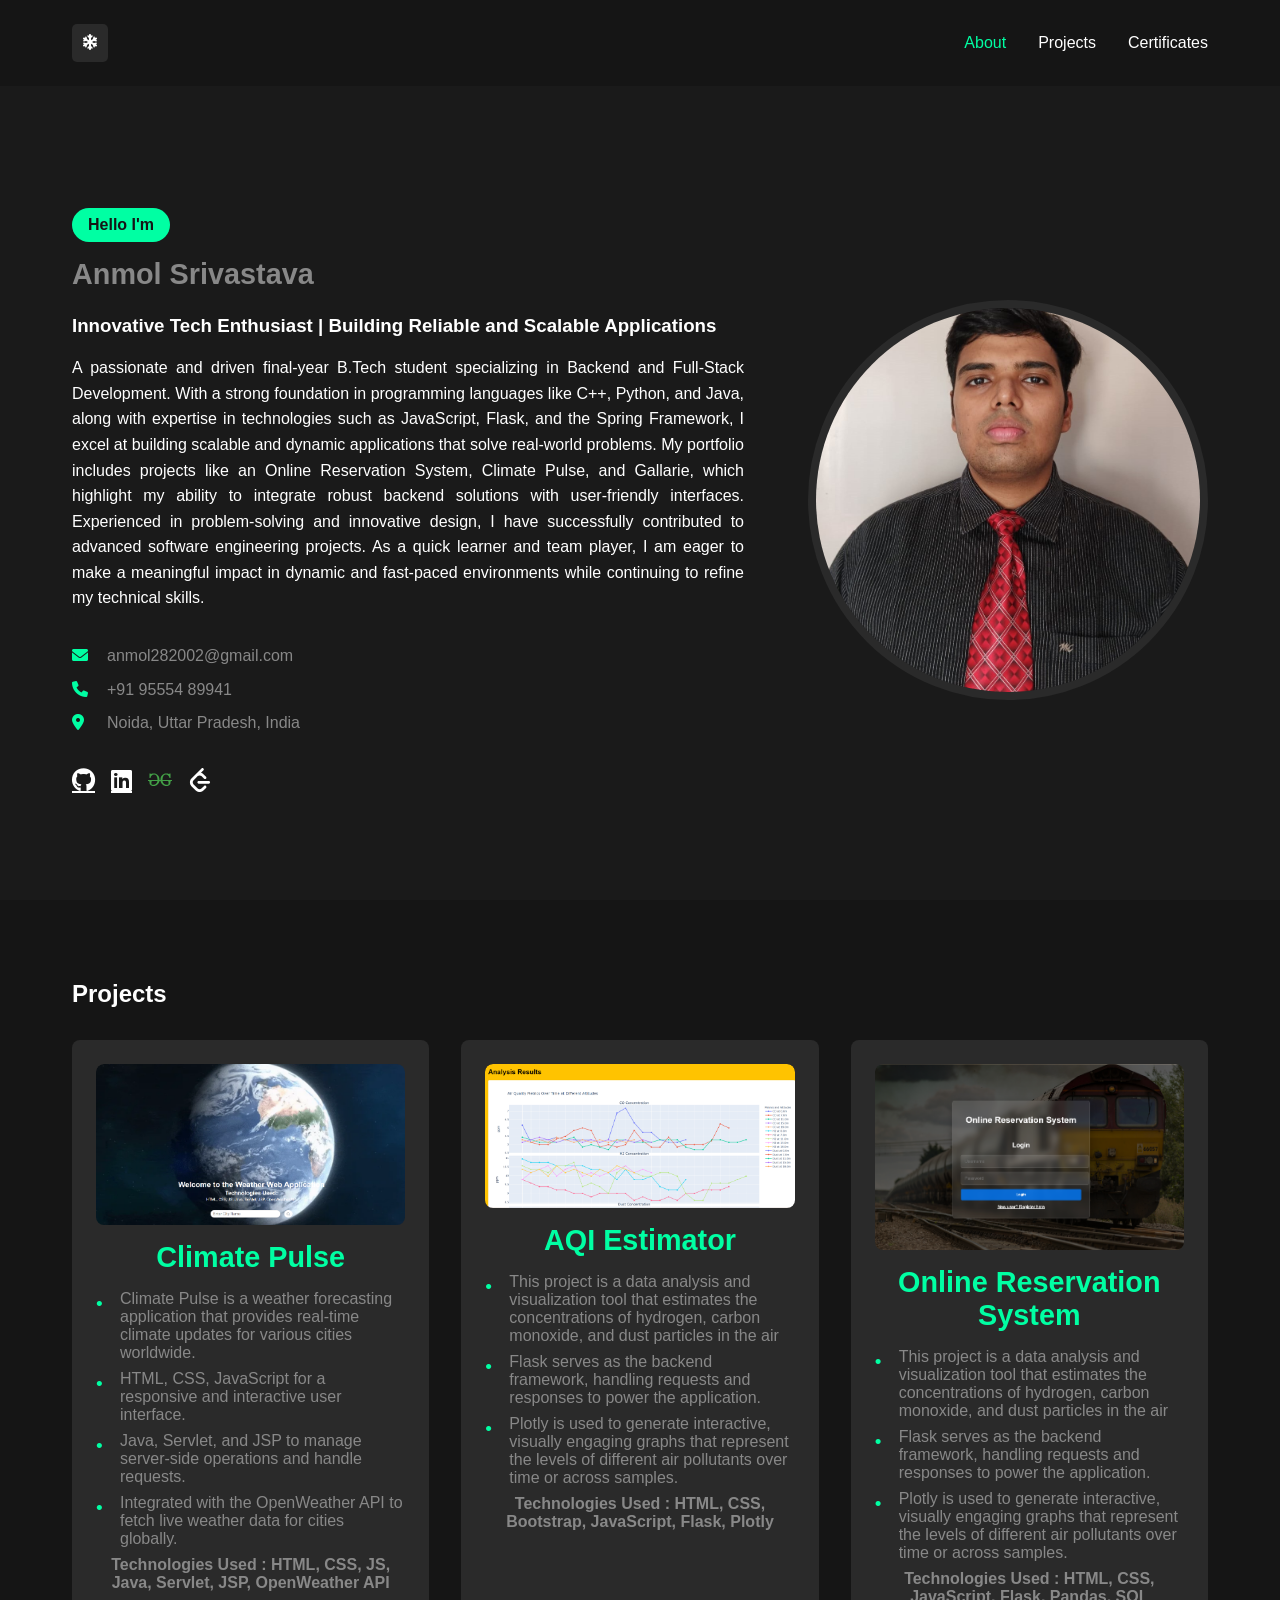
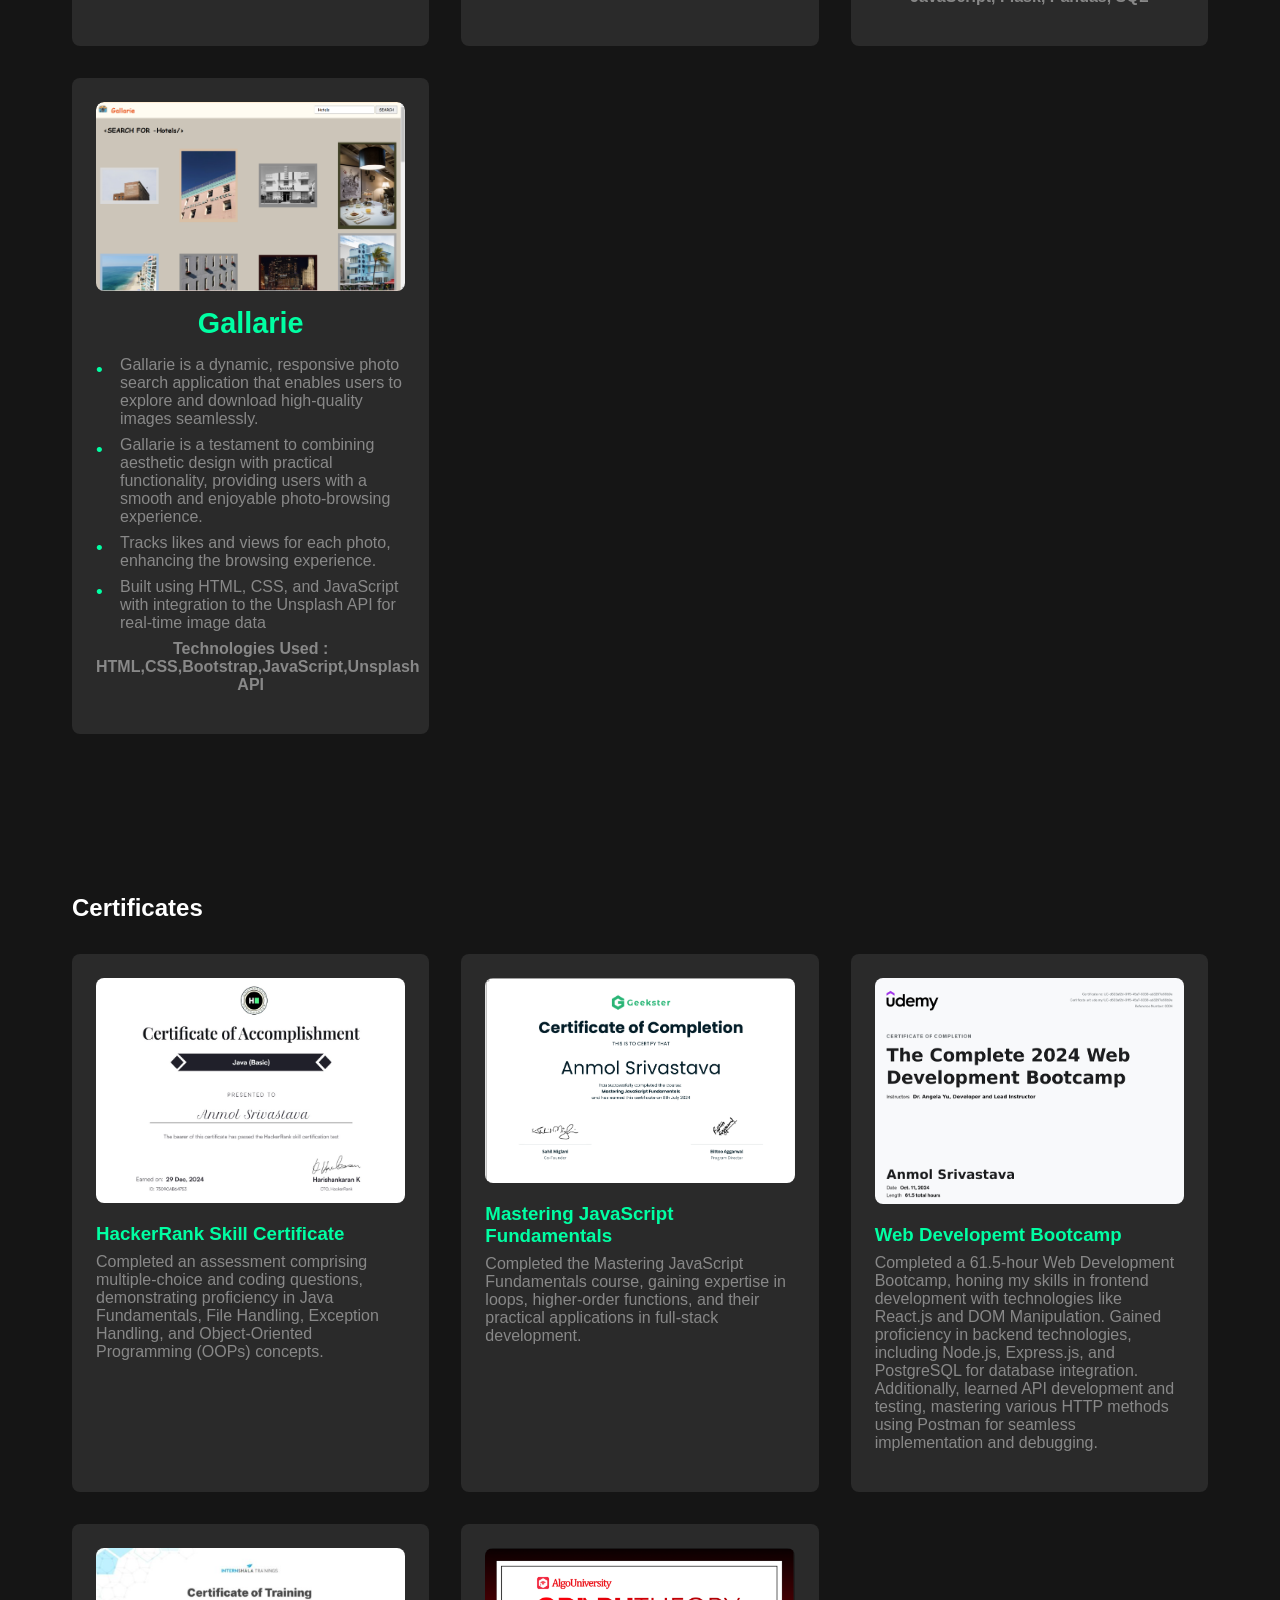
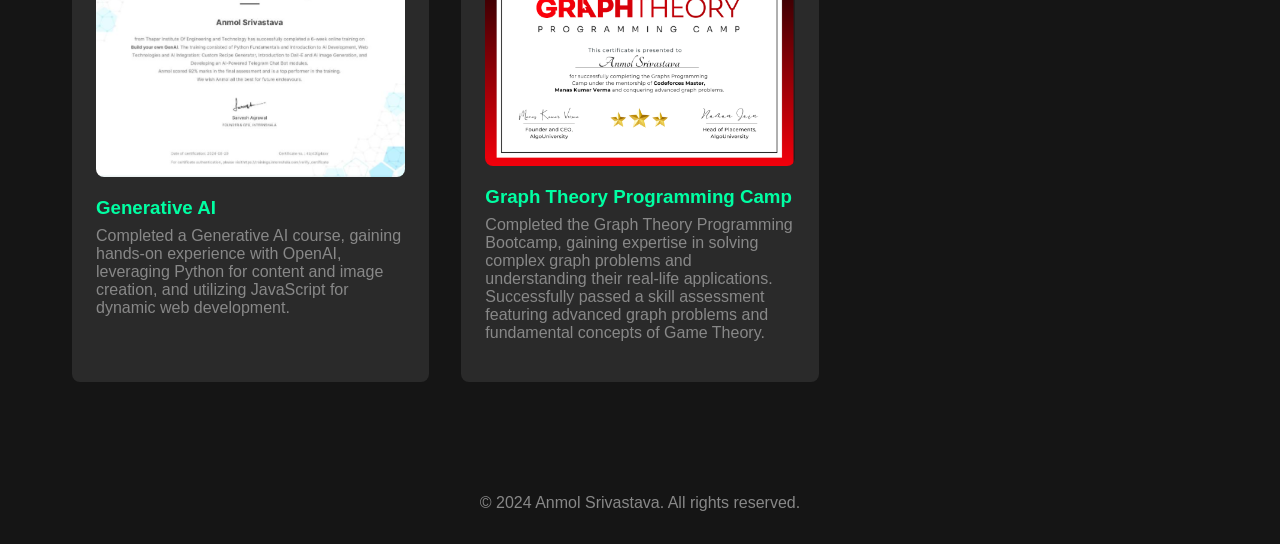
==== index.html @ 526c9075 "Add files via upload" ====
<!DOCTYPE html>
<html lang="en">
<head>
    <meta charset="UTF-8">
    <meta name="viewport" content="width=device-width, initial-scale=1.0">
    <title>My Portfolio</title>
    <link rel="stylesheet" href="style.css">
    <link rel="stylesheet" href="https://cdnjs.cloudflare.com/ajax/libs/font-awesome/6.0.0/css/all.min.css">
</head>
<body>
    <!-- Updated nav structure -->
    <nav class="dark-nav">
        <div class="nav-content">
            <div class="theme-switch">
                <i class="fas fa-snowflake"></i>
            </div>
            <ul>
                <li><a href="#about" class="active">About</a></li>
                <li><a href="#projects">Projects</a></li>
                <li><a href="#certificates">Certificates</a></li>
                
            </ul>
        </div>
    </nav>

    <!-- Updated about section with new layout -->
    <section id="about" class="hero-section">
        <div class="container">
            <div class="hero-content">
                <div class="hero-text">
                    <div class="hello-badge">Hello I'm</div>
                    <h2>Anmol Srivastava</h2>
                    <h3>Innovative Tech Enthusiast | Building Reliable and Scalable Applications</h3><br>
                    <p>A passionate and driven final-year B.Tech student specializing in Backend and Full-Stack Development. With a strong foundation in programming languages like C++, Python, and Java, along with expertise in technologies such as JavaScript, Flask, and the Spring Framework, I excel at building scalable and dynamic applications that solve real-world problems. My portfolio includes projects like an Online Reservation System, Climate Pulse, and Gallarie, which highlight my ability to integrate robust backend solutions with user-friendly interfaces. Experienced in problem-solving and innovative design, I have successfully contributed to advanced software engineering projects. As a quick learner and team player, I am eager to make a meaningful impact in dynamic and fast-paced environments while continuing to refine my technical skills.</p>
                    <div class="contact-info">
                        <p><i class="fas fa-envelope"></i><a href="https://mail.google.com/mail/u/0/#inbox">anmol282002@gmail.com</a></p>
                        <p><i class="fas fa-phone"></i>+91 95554 89941</p>
                        <p><i class="fas fa-map-marker-alt"></i>Noida, Uttar Pradesh, India</p>
                    </div>
                    <div class="social-links">
                        <a href="https://github.com/Anmolsri2002"><i class="fab fa-github"></i></a>
                        <a href="https://www.linkedin.com/in/anmol-srivastava-aa34a422b/"><i class="fab fa-linkedin"></i></a>
                        <a href="https://www.geeksforgeeks.org/user/anmol268ab/?ref=header_profile" class="gfg-icon">
                            <svg xmlns="http://www.w3.org/2000/svg" x="0px" y="0px" width="100" height="100" viewBox="0 0 48 48">
                                <path fill="#43a047" d="M29.035,24C29.014,23.671,29,23.339,29,23c0-6.08,2.86-10,7-10c3.411,0,6.33,2.662,7,7l2,0l0.001-9	L43,11c0,0-0.533,1.506-1,1.16c-1.899-1.066-3.723-1.132-6.024-1.132C30.176,11.028,25,16.26,25,22.92	c0,0.364,0.021,0.723,0.049,1.08h-2.099C22.979,23.643,23,23.284,23,22.92c0-6.66-5.176-11.892-10.976-11.892	c-2.301,0-4.125,0.065-6.024,1.132C5.533,12.506,5,11,5,11l-2.001,0L3,20l2,0c0.67-4.338,3.589-7,7-7c4.14,0,7,3.92,7,10	c0,0.339-0.014,0.671-0.035,1H0v2h1.009c1.083,0,1.977,0.861,1.999,1.943C3.046,29.789,3.224,32.006,4,33c1.269,1.625,3,3,8,3	c5.022,0,9.92-4.527,11-10h2c1.08,5.473,5.978,10,11,10c5,0,6.731-1.375,8-3c0.776-0.994,0.954-3.211,0.992-5.057	C45.014,26.861,45.909,26,46.991,26H48v-2H29.035z M11.477,33.73C9.872,33.73,7.322,33.724,7,32	c-0.109-0.583-0.091-2.527-0.057-4.046C6.968,26.867,7.855,26,8.943,26H19C18.206,30.781,15.015,33.73,11.477,33.73z M41,32	c-0.322,1.724-2.872,1.73-4.477,1.73c-3.537,0-6.729-2.949-7.523-7.73h10.057c1.088,0,1.975,0.867,2,1.954	C41.091,29.473,41.109,31.417,41,32z"></path>
                            </svg>
                        </a>
                        <a href="https://leetcode.com/u/Anmol_Sri/" class="leetcode-icon">
                            <svg xmlns="http://www.w3.org/2000/svg" viewBox="0 0 24 24">
                                <path d="M16.102 17.93l-2.697 2.607c-.466.467-1.111.662-1.823.662s-1.357-.195-1.824-.662l-4.332-4.363c-.467-.467-.702-1.15-.702-1.863s.235-1.357.702-1.824l4.319-4.38c.467-.467 1.125-.645 1.837-.645s1.357.195 1.823.662l2.697 2.606c.514.515 1.365.497 1.9-.038.535-.536.553-1.387.039-1.901l-2.609-2.636a5.055 5.055 0 0 0-2.445-1.337l2.467-2.503c.516-.514.498-1.366-.037-1.901-.535-.535-1.387-.552-1.901-.038l-10.1 10.101c-.981.982-1.494 2.337-1.494 3.835 0 1.498.513 2.895 1.494 3.875l4.347 4.361c.981.981 2.337 1.494 3.834 1.494 1.498 0 2.853-.513 3.835-1.494l2.609-2.637c.514-.514.496-1.365-.039-1.9s-1.386-.553-1.899-.039zM20.811 13.01H10.666c-.702 0-1.27.604-1.27 1.346s.568 1.346 1.27 1.346h10.145c.701 0 1.27-.604 1.27-1.346s-.569-1.346-1.27-1.346z"/>
                            </svg>
                        </a>
                    </div>
                </div>
                <div class="hero-image">
                    <img src="images/Photo.jpg" alt="Profile Picture" class="profile-pic">
                </div>
            </div>
        </div>
    </section>

    <!-- Keep existing sections but add dark theme classes -->
    <section id="projects" class="dark-section">
        <div class="container">
            <h2>Projects</h2>
            <div class="projects-grid">
                <!-- Project Card 1 -->
                <div class="project-card">
                    <div class="image-container">
                        <img src="images/weather.png" alt="Project 1 Image">
                        <a href="https://github.com/Anmolsri2002/WeatherApplication" target="_blank" class="arrow-link">
                            <div class="arrow-box">
                                <i class="fas fa-arrow-right"></i>
                            </div>
                        </a>
                    </div>
                    <h3>Climate Pulse</h3>
                    <ul>
                        <li> Climate Pulse is a weather forecasting application that provides real-time climate updates for various cities worldwide.</li>
                        <li> HTML, CSS, JavaScript for a responsive and interactive user interface.</li>
                        <li> Java, Servlet, and JSP to manage server-side operations and handle requests.</li>
                        <li> Integrated with the OpenWeather API to fetch live weather data for cities globally.</li>
                    </ul>
                    <p><b> Technologies Used : HTML, CSS, JS, Java, Servlet, JSP, OpenWeather API</b></p>
                </div>
                
                <!-- Project Card 2 -->
                <div class="project-card">
                    <div class="image-container">
                        <img src="images/AQIEstimator.png" alt="Project 2 Image">
                        <a href="https://github.com/Anmolsri2002/AQI-Estimator" target="_blank" class="arrow-link">
                            <div class="arrow-box">
                                <i class="fas fa-arrow-right"></i>
                            </div>
                        </a>
                    </div>
                    <h3>AQI Estimator</h3>
                    <ul>
                        <li>This project is a data analysis and visualization tool that estimates the concentrations of hydrogen, carbon monoxide, and
                            dust particles in the air</li>
                        <li> Flask serves as the backend framework, handling requests and responses to power the application.</li>
                        <li>  Plotly is used to generate interactive, visually engaging graphs that represent the levels of different air pollutants over time or
                            across samples.</li>
                    </ul>
                    
                    <p><b> Technologies Used : HTML, CSS, Bootstrap, JavaScript, Flask, Plotly</b></p>

                </div>

                <div class="project-card">
                    <div class="image-container">
                        <img src="images/OnlineReservation.png" alt="Project 3 Image">
                        <a href="https://github.com/Anmolsri2002/Online-Reservation-System" target="_blank" class="arrow-link">
                            <div class="arrow-box">
                                <i class="fas fa-arrow-right"></i>
                            </div>
                        </a>
                    </div>
                    <h3>Online Reservation System</h3>
                    <ul>
                        <li>This project is a data analysis and visualization tool that estimates the concentrations of hydrogen, carbon monoxide, and
                            dust particles in the air</li>
                        <li> Flask serves as the backend framework, handling requests and responses to power the application.</li>
                        <li>  Plotly is used to generate interactive, visually engaging graphs that represent the levels of different air pollutants over time or
                            across samples.</li>
                    </ul>
                    
                    <p><b> Technologies Used : HTML, CSS, JavaScript, Flask, Pandas, SQL</b></p>

                </div>

                <div class="project-card">
                    <div class="image-container">
                        <img src="images/Gallarie.png" alt="Project 4 Image">
                        <a href="https://github.com/Anmolsri2002/Gallarie" target="_blank" class="arrow-link">
                            <div class="arrow-box">
                                <i class="fas fa-arrow-right"></i>
                            </div>
                        </a>
                    </div>
                    <h3>Gallarie</h3>
                    <ul>
                        <li> Gallarie is a dynamic, responsive photo search application that enables users to explore and download high-quality images
                            seamlessly.</li>
                        <li> Gallarie is a testament to combining aesthetic design with practical functionality, providing users with a smooth and enjoyable photo-browsing experience.</li>
                        <li> Tracks likes and views for each photo, enhancing the browsing experience.</li>
                        <li> Built using HTML, CSS, and JavaScript with integration to the Unsplash API for real-time image data</li>
                        
                    </ul>
                    
                    <p><b> Technologies Used : HTML,CSS,Bootstrap,JavaScript,Unsplash API</b></p>

                </div>
                
                <!-- Add more project cards as needed -->
            </div>
        </div>
    </section>

    <section id="certificates" class="dark-section">
        <div class="container">
            <h2>Certificates</h2>
            <div class="certificates-grid">
                <!-- Certificate cards will be added here -->
                <div class="certificate-card">
                    <img src="images/java.png" alt="Certificate 1 Image">
                    <h3>HackerRank Skill Certificate</h3>
                    <p>Completed an assessment comprising multiple-choice and coding questions, demonstrating proficiency in Java Fundamentals, File Handling, Exception Handling, and Object-Oriented Programming (OOPs) concepts. </p>
                </div>
                
                <!-- Certificate Card 2 -->
                <div class="certificate-card">
                    <img src="images/javascript.png" alt="Certificate 2 Image">
                    <h3>Mastering JavaScript Fundamentals</h3>
                    <p>Completed the Mastering JavaScript Fundamentals course, gaining expertise in loops, higher-order functions, and their practical applications in full-stack development.</p>
                </div>

                <div class="certificate-card">
                    <img src="images/WebDev.png" alt="Certificate 3 Image">
                    <h3>Web Developemt Bootcamp</h3>
                    <p>Completed a 61.5-hour Web Development Bootcamp, honing my skills in frontend development with technologies like React.js and DOM Manipulation. Gained proficiency in backend technologies, including Node.js, Express.js, and PostgreSQL for database integration. Additionally, learned API development and testing, mastering various HTTP methods using Postman for seamless implementation and debugging.</p>
                </div>

                <div class="certificate-card">
                    <img src="images/GenAI.png" alt="Certificate 3 Image">
                    <h3>Generative AI</h3>
                    <p>Completed a Generative AI course, gaining hands-on experience with OpenAI, leveraging Python for content and image creation, and utilizing JavaScript for dynamic web development.</p>
                </div>

                <div class="certificate-card">
                    <img src="images/GraphTheory.png" alt="Certificate 3 Image">
                    <h3>Graph Theory Programming Camp</h3>
                    <p>Completed the Graph Theory Programming Bootcamp, gaining expertise in solving complex graph problems and understanding their real-life applications. Successfully passed a skill assessment featuring advanced graph problems and fundamental concepts of Game Theory.</p>
                </div>
            </div>
        </div>
    </section>

    

    <footer class="dark-footer">
        <p>&copy; 2024 Anmol Srivastava. All rights reserved.</p>
    </footer>

    <script src="script.js"></script>
</body>
</html>
---- style.css ----
:root {
    --primary-color: #00ffa3;
    --dark-bg: #1a1a1a;
    --darker-bg: #151515;
    --light-text: #ffffff;
    --gray-text: #888888;
}

* {
    margin: 0;
    padding: 0;
    box-sizing: border-box;
    font-family: 'Arial', sans-serif;
}

body {
    background-color: var(--dark-bg);
    color: var(--light-text);
}

/* Navigation Styles */
.dark-nav {
    background-color: var(--darker-bg);
    padding: 1.5rem 0;
    position: fixed;
    width: 100%;
    top: 0;
    z-index: 1000;
}

.nav-content {
    display: flex;
    justify-content: space-between;
    align-items: center;
    max-width: 1200px;
    margin: 0 auto;
    padding: 0 2rem;
}

.theme-switch {
    background-color: #2a2a2a;
    padding: 10px;
    border-radius: 5px;
    cursor: pointer;
}

.nav-content ul {
    display: flex;
    gap: 2rem;
    list-style: none;
}

.nav-content ul li a {
    color: var(--light-text);
    text-decoration: none;
    transition: color 0.3s;
}

.nav-content ul li a:hover,
.nav-content ul li a.active {
    color: var(--primary-color);
}

/* Hero Section Styles */
.hero-section {
    padding-top: 100px;
    min-height: 100vh;
    display: flex;
    align-items: center;
}

.container {
    max-width: 1200px;
    margin: 0 auto;
    padding: 0 2rem;
}

.hero-content {
    display: flex;
    flex-direction: row; /* Image on right */
    justify-content: space-between;
    align-items: center;
    gap: 4rem;
}

.hero-text {
    flex: 1;
}

.hello-badge {
    background-color: var(--primary-color);
    color: var(--darker-bg);
    display: inline-block;
    padding: 0.5rem 1rem;
    border-radius: 25px;
    margin-bottom: 1rem;
    font-weight: bold;
}

.hero-text p {
    text-align: justify;
    line-height: 1.6; /* Improves readability for justified text */
    margin-bottom: 1.5rem;
}

.hero-text h1 {
    font-size: 3.5rem;
    margin-bottom: 1rem;
}

.hero-text h2 {
    color: var(--gray-text);
    font-size: 1.8rem;
    margin-bottom: 1.5rem;
}

.contact-info {
    margin: 2rem 0;
}

.contact-info a {
    color: var(--gray-text);
    text-decoration: none;
    transition: color 0.3s ease;
}

.contact-info a:hover {
    color: var(--primary-color);
}

.contact-info p {
    margin: 0.5rem 0;
    color: var(--gray-text);
}

.contact-info i {
    color: var(--primary-color);
    width: 25px;
    margin-right: 10px;
}

.hero-image {
    flex: 0;
    display: flex;
    justify-content: flex-start; /* Align image to right */
}

.profile-pic {
    width: 400px;
    height: 400px;
    border-radius: 50%;
    object-fit: cover;
    border: 8px solid #2a2a2a;
}

.social-links {
    display: flex;
    gap: 1rem;
    margin-top: 2rem;
}

.social-links a {
    color: var(--light-text);
    font-size: 1.5rem;
    transition: color 0.3s ease;
    display: flex;
    align-items: center;
}

.social-links svg {
    width: 24px;
    height: 24px;
    fill: currentColor;
}

.gfg-icon:hover svg {
    fill: #2f8d46; /* GFG green */
}

.leetcode-icon:hover svg {
    fill: #ffa116; /* LeetCode orange */
}

/* Dark Section Styles */
.dark-section {
    padding: 5rem 0;
    background-color: var(--darker-bg);
}

.projects-grid {
    display: grid;
    grid-template-columns: repeat(auto-fit, minmax(300px, 1fr));
    gap: 2rem;
    margin-top: 2rem;
}

.project-card {
    background-color: #2a2a2a;
    padding: 1.5rem;
    border-radius: 8px;
    text-align: center;
    transition: transform 0.3s ease;
}

.project-card img {
    width: 100%;
    height: auto;
    border-radius: 8px;
    margin-bottom: 1rem;
}

.project-card h3 {
    color: var(--primary-color);
    margin-bottom: 0.5rem;
}

.project-card p {
    color: var(--gray-text);
    margin-bottom: 1rem;
}

.project-card a {
    color: var(--primary-color);
    text-decoration: none;
    font-weight: bold;
}

.project-card:hover {
    transform: translateY(-10px);
}

.image-container {
    position: relative;
    overflow: hidden;
    border-radius: 8px;
}

.image-container img {
    width: 100%;
    height: auto;
    display: block;
}

.arrow-link {
    position: absolute;
    top: 10%;
    left: 90%;
    transform: translate(-50%, -50%);
    opacity: 0;
    transition: opacity 0.3s ease;
}

.arrow-box {
    background-color: rgba(78, 15, 15, 0.093);
    padding: 10px;
    border-radius: 50%;
    display: flex;
    align-items: center;
    justify-content: center;
}

.arrow-box i {
    color: var(--primary-color);
    font-size: 1.5rem;
}

.image-container:hover .arrow-link {
    opacity: 1;
}

.project-card h3 {
    color: var(--primary-color);
    font-size: 1.8rem;
    margin-bottom: 1rem;
    text-align: center;
}

.project-card ul {
    list-style-type: none; /* Remove default list styling */
    padding: 0;
    margin: 0;
    color: var(--gray-text);
    text-align: left;
}

.project-card ul li {
    margin-bottom: 0.5rem;
    padding-left: 1.5rem;
    position: relative;
}

.project-card ul li::before {
    content: '•'; /* Add a custom bullet */
    color: var(--primary-color);
    position: absolute;
    left: 0;
    top: 0;
    font-size: 1.2rem;
    line-height: 1.5;
}

.project-card p{
    text-align: center;
}

.certificates-grid {
    display: grid;
    grid-template-columns: repeat(auto-fit, minmax(300px, 1fr));
    gap: 2rem;
    margin-top: 2rem;
}

.certificate-card {
    background-color: #2a2a2a;
    padding: 1.5rem;
    border-radius: 8px;
    text-align: justified;
    transition: transform 0.3s ease;
}

.certificate-card img {
    width: 100%;
    height: auto;
    border-radius: 8px;
    margin-bottom: 1rem;
}

.certificate-card h3 {
    color: var(--primary-color);
    margin-bottom: 0.5rem;
}

.certificate-card p {
    color: var(--gray-text);
    margin-bottom: 1rem;
}

.certificate-card:hover {
    transform: translateY(-10px);
}

/* Form Styles */
#contact-form {
    display: flex;
    flex-direction: column;
    gap: 1rem;
    max-width: 600px;
    margin: 0 auto;
}

#contact-form input,
#contact-form textarea {
    padding: 1rem;
    background-color: #2a2a2a;
    border: none;
    border-radius: 5px;
    color: var(--light-text);
}

#contact-form textarea {
    min-height: 150px;
    resize: vertical;
}

#contact-form button {
    padding: 1rem;
    background-color: var(--primary-color);
    color: var(--darker-bg);
    border: none;
    border-radius: 5px;
    cursor: pointer;
    font-weight: bold;
    transition: opacity 0.3s;
}

#contact-form button:hover {
    opacity: 0.9;
}

/* Footer Styles */
.dark-footer {
    background-color: var(--darker-bg);
    padding: 2rem 0;
    text-align: center;
    color: var(--gray-text);
}

/* Light Mode Styles */
.light-mode {
    background-color: #ffffff;
    color: #333333;
}

.light-mode .dark-nav {
    background-color: #f8f8f8;
}

.light-mode .nav-content ul li a {
    color: #333333;
}

.light-mode .dark-section {
    background-color: #f8f8f8;
}

.light-mode #contact-form input,
.light-mode #contact-form textarea {
    background-color: #ffffff;
    border: 1px solid #dddddd;
    color: #333333;
}

/* Animation Styles */
section {
    opacity: 0;
    transform: translateY(20px);
    transition: opacity 0.6s ease-out, transform 0.6s ease-out;
}

section.animate {
    opacity: 1;
    transform: translateY(0);
}

/* Responsive Design */
@media (max-width: 768px) {
    .hero-content {
        flex-direction: column;
        text-align: center;
        gap: 2rem;
    }

    .hero-image {
        justify-content: center;
    }

    .profile-pic {
        width: 300px;
        height: 300px;
    }

    
    .hero-text h1 {
        font-size: 2.5rem;
    }

    .social-links {
        justify-content: center;
    }

    .nav-content {
        flex-direction: column;
        gap: 1rem;
    }

    .nav-content ul {
        flex-wrap: wrap;
        justify-content: center;
    }
}

@media (max-width: 480px) {
    .hero-text h1 {
        font-size: 2rem;
    }

    .hero-text h2 {
        font-size: 1.5rem;
    }

    .profile-pic {
        width: 250px;
        height: 250px;
    }
}
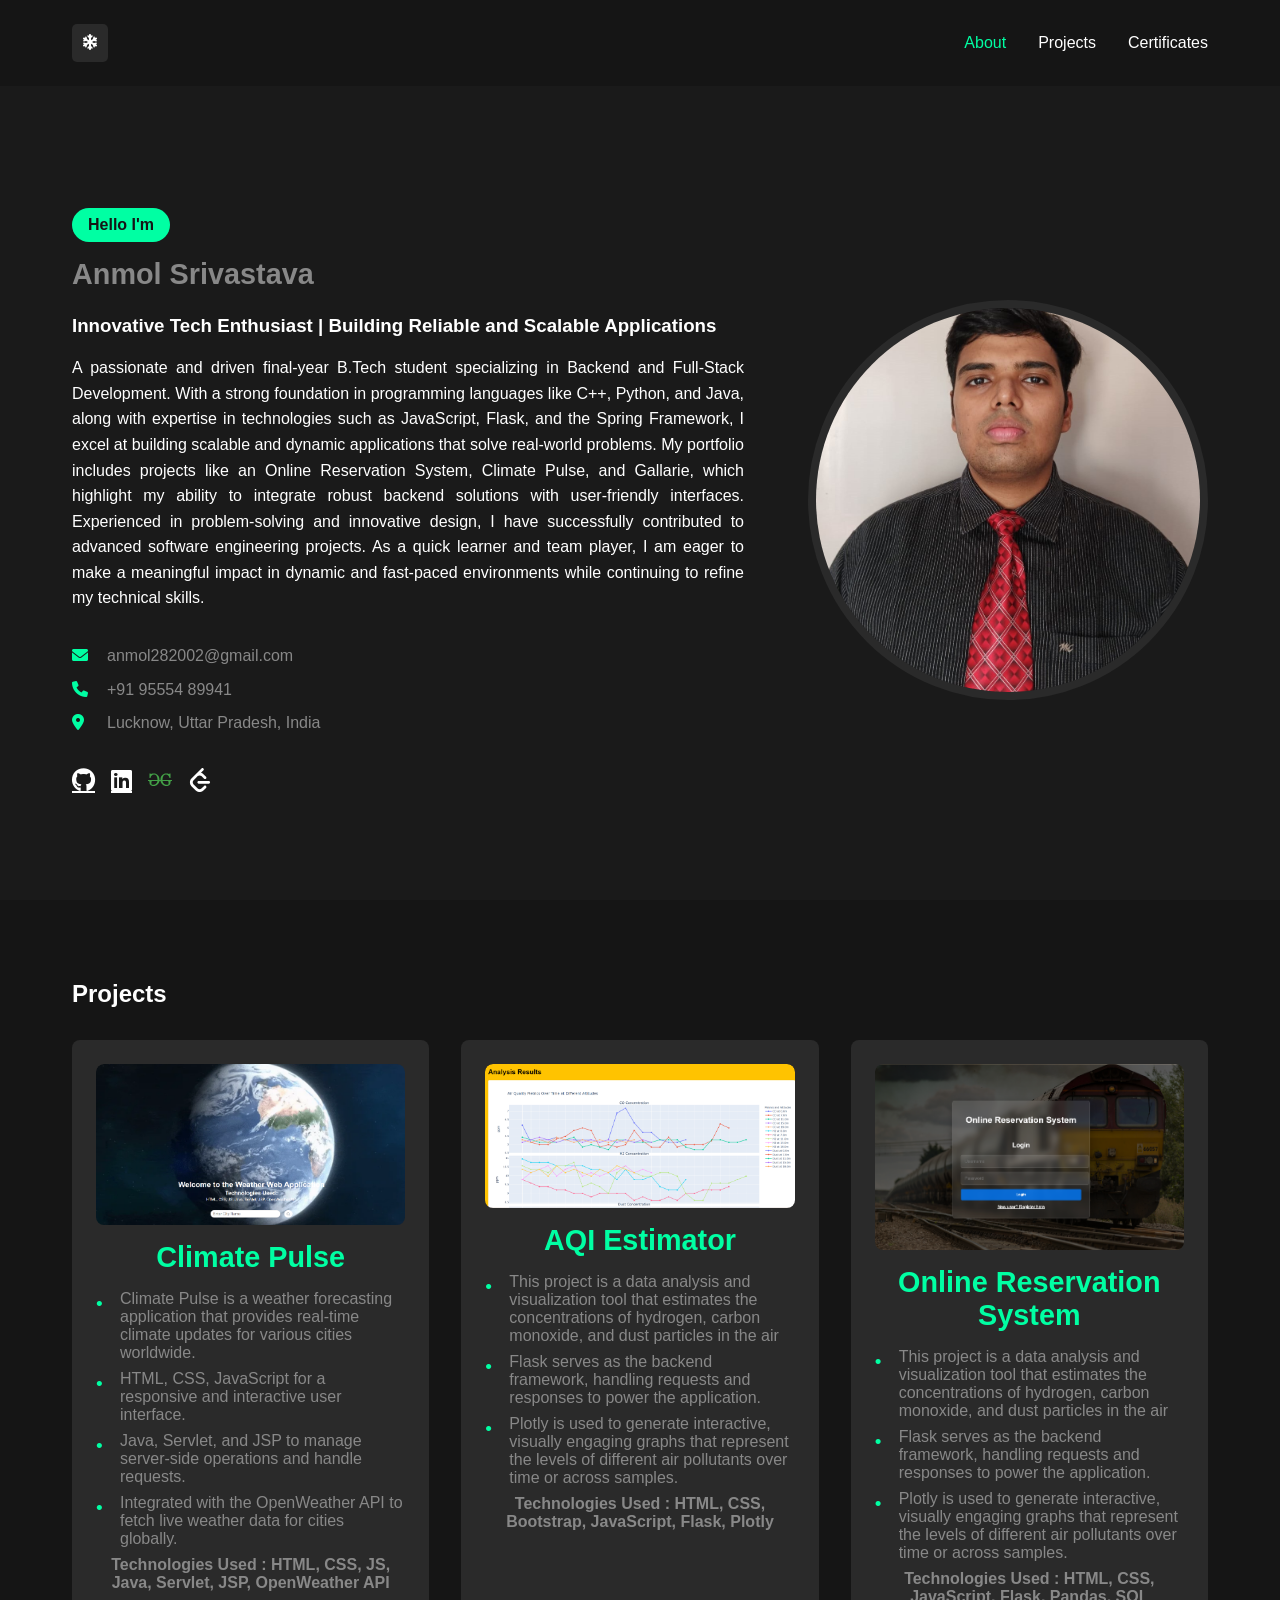
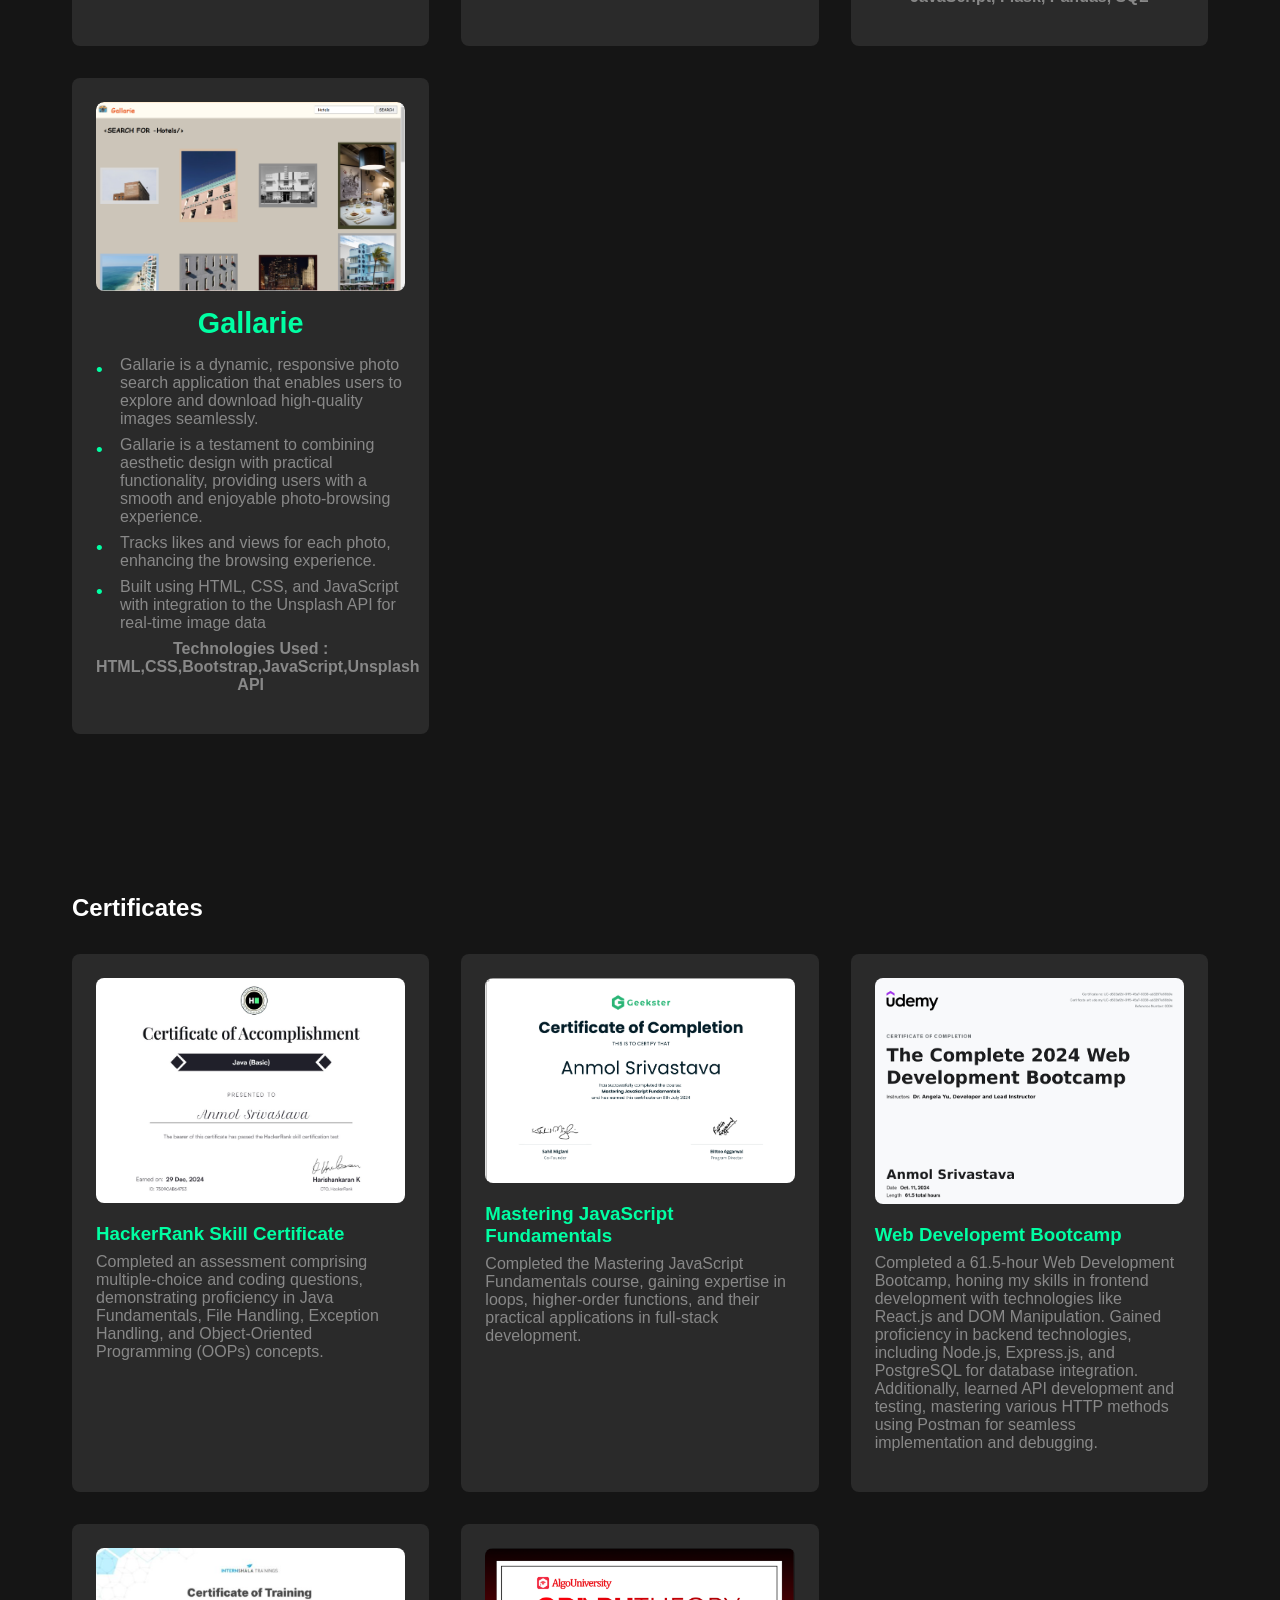
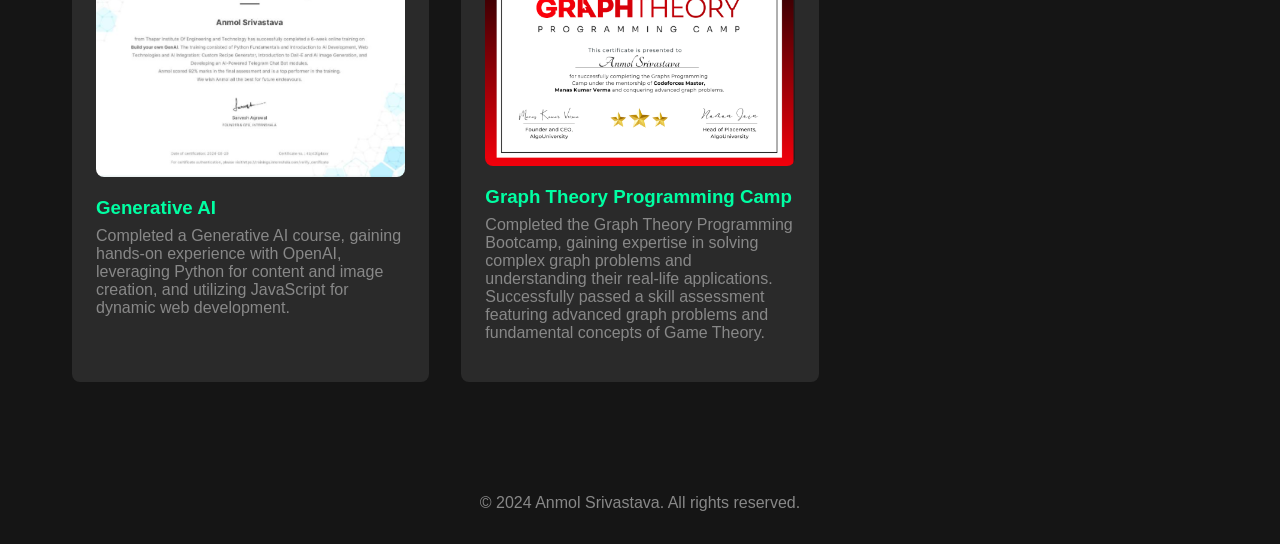
==== commit 8e9411a4: "Update index.html" ====
--- a/index.html
+++ b/index.html
@@ -35,7 +35,7 @@
                     <div class="contact-info">
                         <p><i class="fas fa-envelope"></i><a href="https://mail.google.com/mail/u/0/#inbox">anmol282002@gmail.com</a></p>
                         <p><i class="fas fa-phone"></i>+91 95554 89941</p>
-                        <p><i class="fas fa-map-marker-alt"></i>Noida, Uttar Pradesh, India</p>
+                        <p><i class="fas fa-map-marker-alt"></i>Lucknow, Uttar Pradesh, India</p>
                     </div>
                     <div class="social-links">
                         <a href="https://github.com/Anmolsri2002"><i class="fab fa-github"></i></a>
@@ -204,4 +204,4 @@
 
     <script src="script.js"></script>
 </body>
-</html>+</html>
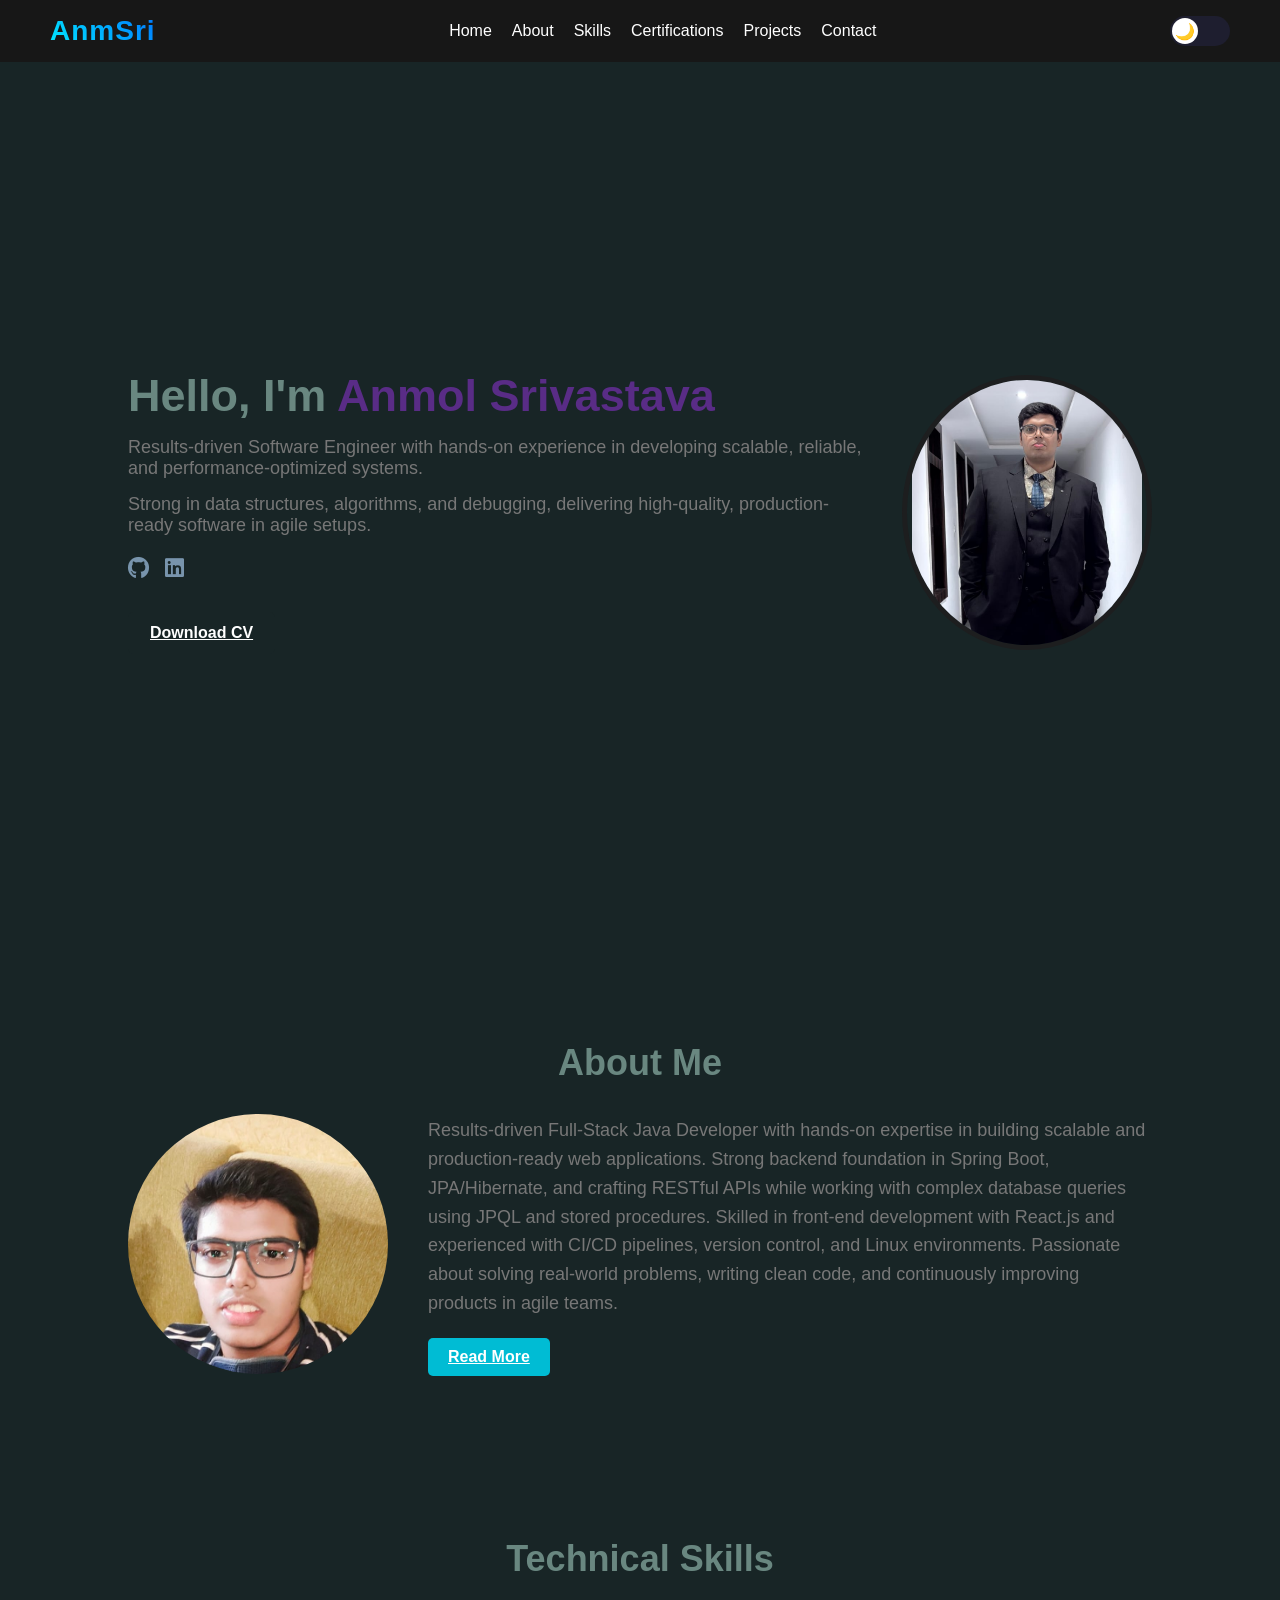
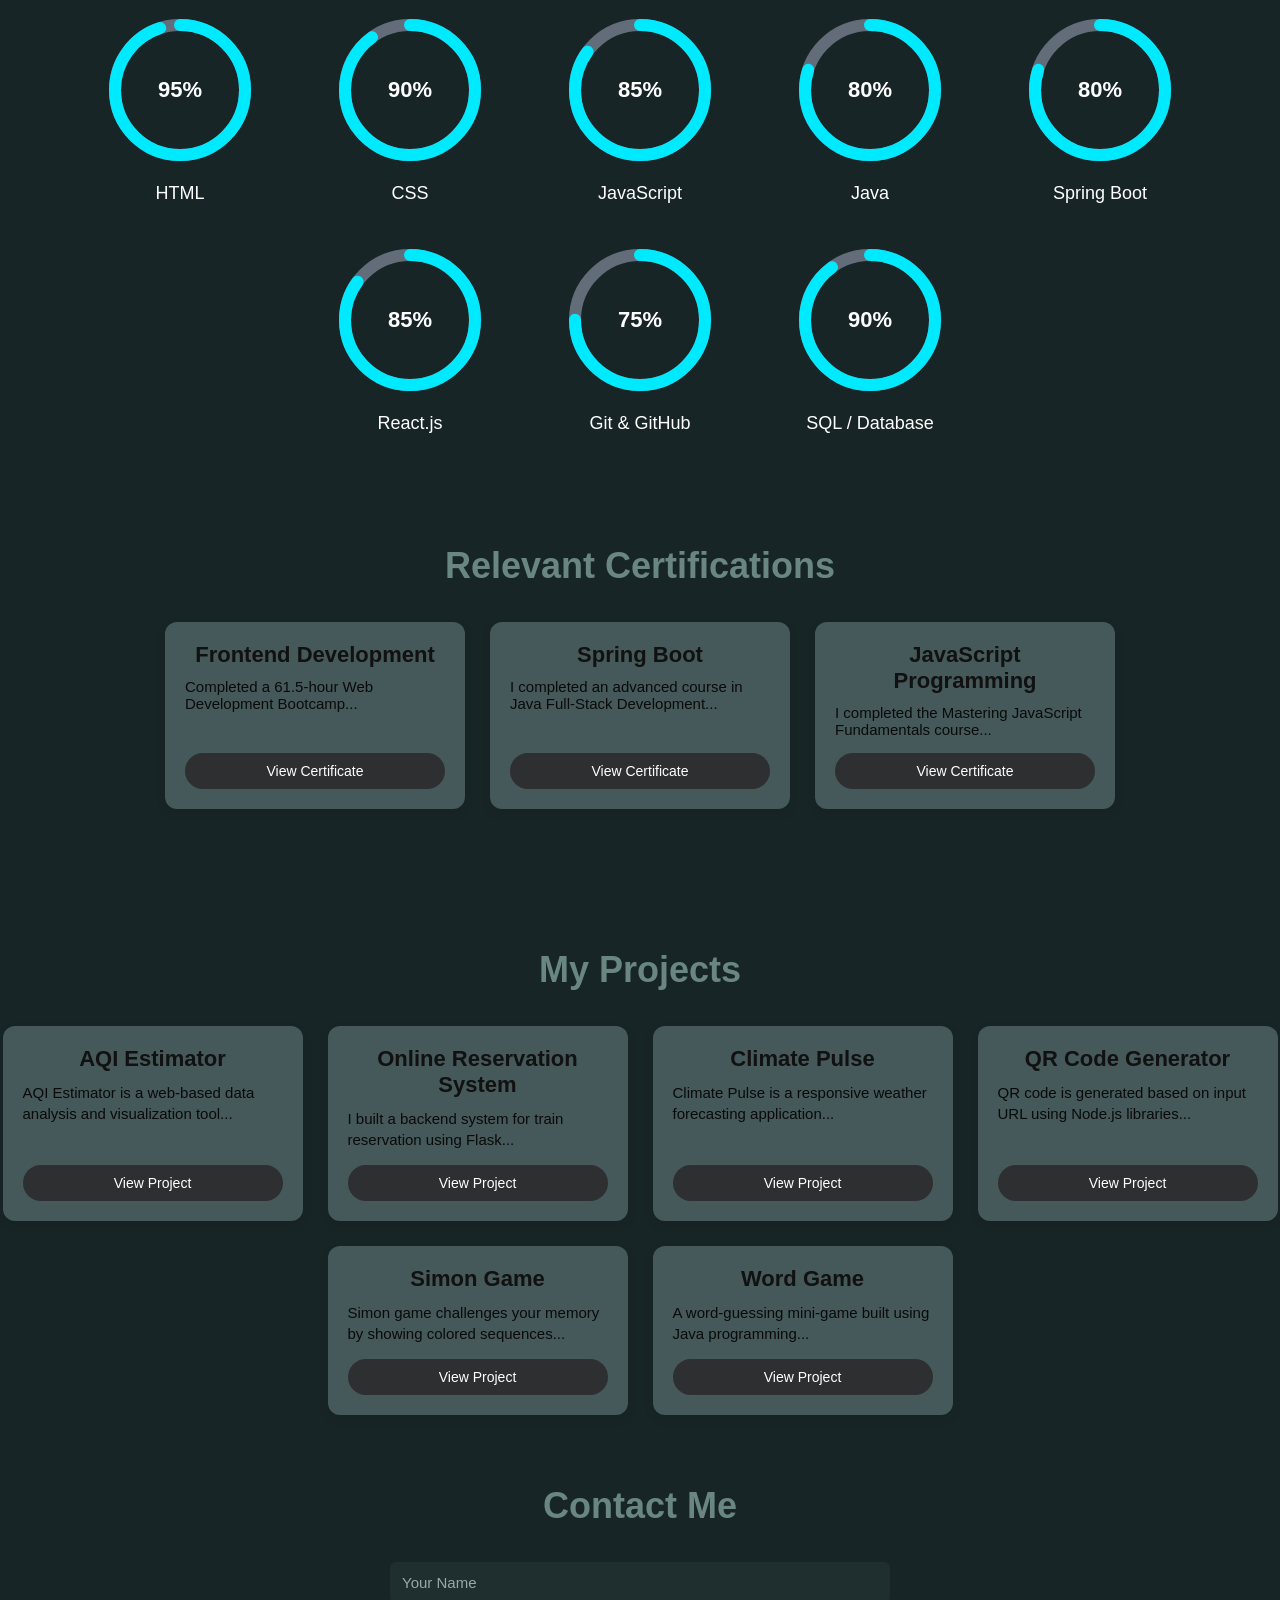
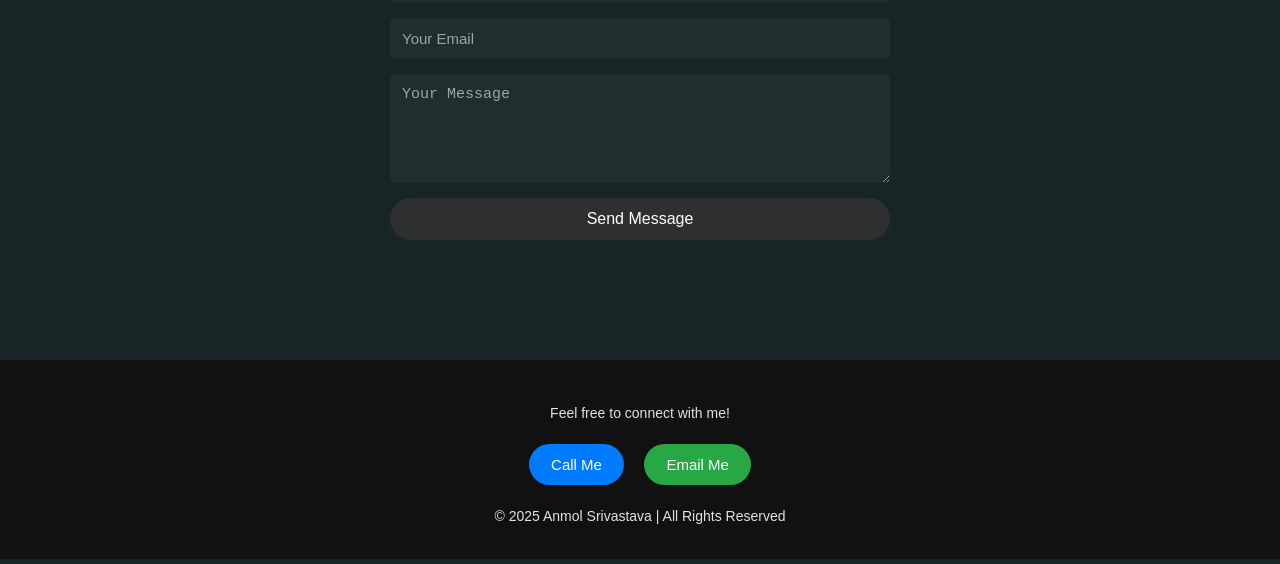
==== commit d02c7502: "first-main-push" ====
--- a/index.html
+++ b/index.html
@@ -1,207 +1,326 @@
-<!DOCTYPE html>
-<html lang="en">
-<head>
-    <meta charset="UTF-8">
-    <meta name="viewport" content="width=device-width, initial-scale=1.0">
-    <title>My Portfolio</title>
-    <link rel="stylesheet" href="style.css">
-    <link rel="stylesheet" href="https://cdnjs.cloudflare.com/ajax/libs/font-awesome/6.0.0/css/all.min.css">
-</head>
-<body>
-    <!-- Updated nav structure -->
-    <nav class="dark-nav">
-        <div class="nav-content">
-            <div class="theme-switch">
-                <i class="fas fa-snowflake"></i>
-            </div>
-            <ul>
-                <li><a href="#about" class="active">About</a></li>
-                <li><a href="#projects">Projects</a></li>
-                <li><a href="#certificates">Certificates</a></li>
-                
-            </ul>
-        </div>
-    </nav>
-
-    <!-- Updated about section with new layout -->
-    <section id="about" class="hero-section">
-        <div class="container">
-            <div class="hero-content">
-                <div class="hero-text">
-                    <div class="hello-badge">Hello I'm</div>
-                    <h2>Anmol Srivastava</h2>
-                    <h3>Innovative Tech Enthusiast | Building Reliable and Scalable Applications</h3><br>
-                    <p>A passionate and driven final-year B.Tech student specializing in Backend and Full-Stack Development. With a strong foundation in programming languages like C++, Python, and Java, along with expertise in technologies such as JavaScript, Flask, and the Spring Framework, I excel at building scalable and dynamic applications that solve real-world problems. My portfolio includes projects like an Online Reservation System, Climate Pulse, and Gallarie, which highlight my ability to integrate robust backend solutions with user-friendly interfaces. Experienced in problem-solving and innovative design, I have successfully contributed to advanced software engineering projects. As a quick learner and team player, I am eager to make a meaningful impact in dynamic and fast-paced environments while continuing to refine my technical skills.</p>
-                    <div class="contact-info">
-                        <p><i class="fas fa-envelope"></i><a href="https://mail.google.com/mail/u/0/#inbox">anmol282002@gmail.com</a></p>
-                        <p><i class="fas fa-phone"></i>+91 95554 89941</p>
-                        <p><i class="fas fa-map-marker-alt"></i>Lucknow, Uttar Pradesh, India</p>
-                    </div>
-                    <div class="social-links">
-                        <a href="https://github.com/Anmolsri2002"><i class="fab fa-github"></i></a>
-                        <a href="https://www.linkedin.com/in/anmol-srivastava-aa34a422b/"><i class="fab fa-linkedin"></i></a>
-                        <a href="https://www.geeksforgeeks.org/user/anmol268ab/?ref=header_profile" class="gfg-icon">
-                            <svg xmlns="http://www.w3.org/2000/svg" x="0px" y="0px" width="100" height="100" viewBox="0 0 48 48">
-                                <path fill="#43a047" d="M29.035,24C29.014,23.671,29,23.339,29,23c0-6.08,2.86-10,7-10c3.411,0,6.33,2.662,7,7l2,0l0.001-9	L43,11c0,0-0.533,1.506-1,1.16c-1.899-1.066-3.723-1.132-6.024-1.132C30.176,11.028,25,16.26,25,22.92	c0,0.364,0.021,0.723,0.049,1.08h-2.099C22.979,23.643,23,23.284,23,22.92c0-6.66-5.176-11.892-10.976-11.892	c-2.301,0-4.125,0.065-6.024,1.132C5.533,12.506,5,11,5,11l-2.001,0L3,20l2,0c0.67-4.338,3.589-7,7-7c4.14,0,7,3.92,7,10	c0,0.339-0.014,0.671-0.035,1H0v2h1.009c1.083,0,1.977,0.861,1.999,1.943C3.046,29.789,3.224,32.006,4,33c1.269,1.625,3,3,8,3	c5.022,0,9.92-4.527,11-10h2c1.08,5.473,5.978,10,11,10c5,0,6.731-1.375,8-3c0.776-0.994,0.954-3.211,0.992-5.057	C45.014,26.861,45.909,26,46.991,26H48v-2H29.035z M11.477,33.73C9.872,33.73,7.322,33.724,7,32	c-0.109-0.583-0.091-2.527-0.057-4.046C6.968,26.867,7.855,26,8.943,26H19C18.206,30.781,15.015,33.73,11.477,33.73z M41,32	c-0.322,1.724-2.872,1.73-4.477,1.73c-3.537,0-6.729-2.949-7.523-7.73h10.057c1.088,0,1.975,0.867,2,1.954	C41.091,29.473,41.109,31.417,41,32z"></path>
-                            </svg>
-                        </a>
-                        <a href="https://leetcode.com/u/Anmol_Sri/" class="leetcode-icon">
-                            <svg xmlns="http://www.w3.org/2000/svg" viewBox="0 0 24 24">
-                                <path d="M16.102 17.93l-2.697 2.607c-.466.467-1.111.662-1.823.662s-1.357-.195-1.824-.662l-4.332-4.363c-.467-.467-.702-1.15-.702-1.863s.235-1.357.702-1.824l4.319-4.38c.467-.467 1.125-.645 1.837-.645s1.357.195 1.823.662l2.697 2.606c.514.515 1.365.497 1.9-.038.535-.536.553-1.387.039-1.901l-2.609-2.636a5.055 5.055 0 0 0-2.445-1.337l2.467-2.503c.516-.514.498-1.366-.037-1.901-.535-.535-1.387-.552-1.901-.038l-10.1 10.101c-.981.982-1.494 2.337-1.494 3.835 0 1.498.513 2.895 1.494 3.875l4.347 4.361c.981.981 2.337 1.494 3.834 1.494 1.498 0 2.853-.513 3.835-1.494l2.609-2.637c.514-.514.496-1.365-.039-1.9s-1.386-.553-1.899-.039zM20.811 13.01H10.666c-.702 0-1.27.604-1.27 1.346s.568 1.346 1.27 1.346h10.145c.701 0 1.27-.604 1.27-1.346s-.569-1.346-1.27-1.346z"/>
-                            </svg>
-                        </a>
-                    </div>
-                </div>
-                <div class="hero-image">
-                    <img src="images/Photo.jpg" alt="Profile Picture" class="profile-pic">
-                </div>
-            </div>
-        </div>
-    </section>
-
-    <!-- Keep existing sections but add dark theme classes -->
-    <section id="projects" class="dark-section">
-        <div class="container">
-            <h2>Projects</h2>
-            <div class="projects-grid">
-                <!-- Project Card 1 -->
-                <div class="project-card">
-                    <div class="image-container">
-                        <img src="images/weather.png" alt="Project 1 Image">
-                        <a href="https://github.com/Anmolsri2002/WeatherApplication" target="_blank" class="arrow-link">
-                            <div class="arrow-box">
-                                <i class="fas fa-arrow-right"></i>
-                            </div>
-                        </a>
-                    </div>
-                    <h3>Climate Pulse</h3>
-                    <ul>
-                        <li> Climate Pulse is a weather forecasting application that provides real-time climate updates for various cities worldwide.</li>
-                        <li> HTML, CSS, JavaScript for a responsive and interactive user interface.</li>
-                        <li> Java, Servlet, and JSP to manage server-side operations and handle requests.</li>
-                        <li> Integrated with the OpenWeather API to fetch live weather data for cities globally.</li>
-                    </ul>
-                    <p><b> Technologies Used : HTML, CSS, JS, Java, Servlet, JSP, OpenWeather API</b></p>
-                </div>
-                
-                <!-- Project Card 2 -->
-                <div class="project-card">
-                    <div class="image-container">
-                        <img src="images/AQIEstimator.png" alt="Project 2 Image">
-                        <a href="https://github.com/Anmolsri2002/AQI-Estimator" target="_blank" class="arrow-link">
-                            <div class="arrow-box">
-                                <i class="fas fa-arrow-right"></i>
-                            </div>
-                        </a>
-                    </div>
-                    <h3>AQI Estimator</h3>
-                    <ul>
-                        <li>This project is a data analysis and visualization tool that estimates the concentrations of hydrogen, carbon monoxide, and
-                            dust particles in the air</li>
-                        <li> Flask serves as the backend framework, handling requests and responses to power the application.</li>
-                        <li>  Plotly is used to generate interactive, visually engaging graphs that represent the levels of different air pollutants over time or
-                            across samples.</li>
-                    </ul>
-                    
-                    <p><b> Technologies Used : HTML, CSS, Bootstrap, JavaScript, Flask, Plotly</b></p>
-
-                </div>
-
-                <div class="project-card">
-                    <div class="image-container">
-                        <img src="images/OnlineReservation.png" alt="Project 3 Image">
-                        <a href="https://github.com/Anmolsri2002/Online-Reservation-System" target="_blank" class="arrow-link">
-                            <div class="arrow-box">
-                                <i class="fas fa-arrow-right"></i>
-                            </div>
-                        </a>
-                    </div>
-                    <h3>Online Reservation System</h3>
-                    <ul>
-                        <li>This project is a data analysis and visualization tool that estimates the concentrations of hydrogen, carbon monoxide, and
-                            dust particles in the air</li>
-                        <li> Flask serves as the backend framework, handling requests and responses to power the application.</li>
-                        <li>  Plotly is used to generate interactive, visually engaging graphs that represent the levels of different air pollutants over time or
-                            across samples.</li>
-                    </ul>
-                    
-                    <p><b> Technologies Used : HTML, CSS, JavaScript, Flask, Pandas, SQL</b></p>
-
-                </div>
-
-                <div class="project-card">
-                    <div class="image-container">
-                        <img src="images/Gallarie.png" alt="Project 4 Image">
-                        <a href="https://github.com/Anmolsri2002/Gallarie" target="_blank" class="arrow-link">
-                            <div class="arrow-box">
-                                <i class="fas fa-arrow-right"></i>
-                            </div>
-                        </a>
-                    </div>
-                    <h3>Gallarie</h3>
-                    <ul>
-                        <li> Gallarie is a dynamic, responsive photo search application that enables users to explore and download high-quality images
-                            seamlessly.</li>
-                        <li> Gallarie is a testament to combining aesthetic design with practical functionality, providing users with a smooth and enjoyable photo-browsing experience.</li>
-                        <li> Tracks likes and views for each photo, enhancing the browsing experience.</li>
-                        <li> Built using HTML, CSS, and JavaScript with integration to the Unsplash API for real-time image data</li>
-                        
-                    </ul>
-                    
-                    <p><b> Technologies Used : HTML,CSS,Bootstrap,JavaScript,Unsplash API</b></p>
-
-                </div>
-                
-                <!-- Add more project cards as needed -->
-            </div>
-        </div>
-    </section>
-
-    <section id="certificates" class="dark-section">
-        <div class="container">
-            <h2>Certificates</h2>
-            <div class="certificates-grid">
-                <!-- Certificate cards will be added here -->
-                <div class="certificate-card">
-                    <img src="images/java.png" alt="Certificate 1 Image">
-                    <h3>HackerRank Skill Certificate</h3>
-                    <p>Completed an assessment comprising multiple-choice and coding questions, demonstrating proficiency in Java Fundamentals, File Handling, Exception Handling, and Object-Oriented Programming (OOPs) concepts. </p>
-                </div>
-                
-                <!-- Certificate Card 2 -->
-                <div class="certificate-card">
-                    <img src="images/javascript.png" alt="Certificate 2 Image">
-                    <h3>Mastering JavaScript Fundamentals</h3>
-                    <p>Completed the Mastering JavaScript Fundamentals course, gaining expertise in loops, higher-order functions, and their practical applications in full-stack development.</p>
-                </div>
-
-                <div class="certificate-card">
-                    <img src="images/WebDev.png" alt="Certificate 3 Image">
-                    <h3>Web Developemt Bootcamp</h3>
-                    <p>Completed a 61.5-hour Web Development Bootcamp, honing my skills in frontend development with technologies like React.js and DOM Manipulation. Gained proficiency in backend technologies, including Node.js, Express.js, and PostgreSQL for database integration. Additionally, learned API development and testing, mastering various HTTP methods using Postman for seamless implementation and debugging.</p>
-                </div>
-
-                <div class="certificate-card">
-                    <img src="images/GenAI.png" alt="Certificate 3 Image">
-                    <h3>Generative AI</h3>
-                    <p>Completed a Generative AI course, gaining hands-on experience with OpenAI, leveraging Python for content and image creation, and utilizing JavaScript for dynamic web development.</p>
-                </div>
-
-                <div class="certificate-card">
-                    <img src="images/GraphTheory.png" alt="Certificate 3 Image">
-                    <h3>Graph Theory Programming Camp</h3>
-                    <p>Completed the Graph Theory Programming Bootcamp, gaining expertise in solving complex graph problems and understanding their real-life applications. Successfully passed a skill assessment featuring advanced graph problems and fundamental concepts of Game Theory.</p>
-                </div>
-            </div>
-        </div>
-    </section>
-
-    
-
-    <footer class="dark-footer">
-        <p>&copy; 2024 Anmol Srivastava. All rights reserved.</p>
-    </footer>
-
-    <script src="script.js"></script>
-</body>
-</html>
+<!DOCTYPE html>
+<html lang="en">
+<head>
+    <meta charset="UTF-8"> <!-- Sets character encoding for proper text rendering -->
+    <meta name="viewport" content="width=device-width, initial-scale=1.0"> <!-- Ensures responsiveness on all devices -->
+    <title>My Portfolio</title> <!-- Browser tab title -->
+
+    <!-- External CSS File -->
+    <link rel="stylesheet" href="styles.css">
+
+    <!-- FontAwesome Icons (used for social icons) -->
+    <link rel="stylesheet" href="https://cdnjs.cloudflare.com/ajax/libs/font-awesome/6.5.0/css/all.min.css">
+</head>
+
+<body>
+
+    <!-- ========================= HEADER SECTION ========================= -->
+    <header>
+        <!-- Brand Logo / Name -->
+        <div class="logo">AnmSri</div>
+
+        <!-- Navigation Menu -->
+        <nav>
+            <ul>
+                <!-- Navigation links scroll to different sections of the same page -->
+                <li><a href="#home">Home</a></li>
+                <li><a href="#about">About</a></li>
+                <li><a href="#skills">Skills</a></li>
+                <li><a href="#certifications">Certifications</a></li>
+                <li><a href="#projects">Projects</a></li>
+                <li><a href="#contact">Contact</a></li>
+            </ul>
+        </nav>
+
+        <!-- Day/Night Toggle UI (Only UI — no JS logic, decorative switch) -->
+        <label class="toggle">
+            <input type="checkbox" class="toggle-checkbox">
+            <div class="toggle-container">
+                <div class="knob"></div>
+            </div>
+        </label>
+    </header>
+    <!-- ========================= HEADER END ========================= -->
+
+
+
+    <!-- ========================= HOME SECTION ========================= -->
+    <section id="home" class="home">
+
+        <!-- Left side content: Intro, Bio, Buttons -->
+        <div class="home-content">
+            <h1>Hello, I'm <span>Anmol Srivastava</span></h1>
+            <p>Results-driven Software Engineer with hands-on experience in developing scalable, reliable, and performance-optimized systems.</p> 
+            <p>Strong in data structures, algorithms, and debugging, delivering high-quality, production-ready software in agile setups.</p>
+
+            <!-- Social Media Icons -->
+            <div class="social-icons">
+                <!-- GitHub Profile -->
+                <a href="https://github.com/Anmolsri2002" target="_blank"><i class="fab fa-github"></i></a>
+
+                <!-- LinkedIn Profile -->
+                <a href="https://www.linkedin.com/in/anmol-srivastava-aa34a422b/" target="_blank"><i class="fab fa-linkedin"></i></a>
+            </div>
+
+            <!-- Resume Download Button -->
+            <a href="https://drive.google.com/uc?export=download&id=1dcHqmVfgwdtqLTy5FPF7y1nLsfXpuvOP" class="btn-resume" download>
+                Download CV
+            </a>
+        </div>
+
+        <!-- Right Side Image -->
+        <div class="profile-img">
+            <img src="./public/profile.png" alt="Profile Image">
+        </div>
+
+    </section>
+    <!-- ========================= HOME END ========================= -->
+
+
+
+    <!-- ========================= ABOUT SECTION ========================= -->
+    <section id="about" class="about-section">
+        <h2 class="heading">About Me</h2>
+
+        <div class="about-content">
+
+            <!-- Left side profile image -->
+            <div class="about-img">
+                <img src="./public/About.jpeg" alt="Profile Image">
+            </div>
+
+            <!-- Developer introduction, experience summary -->
+            <div class="about-text">
+                <p>
+                    Results-driven Full-Stack Java Developer with hands-on expertise in building scalable and production-ready web applications.
+                    Strong backend foundation in Spring Boot, JPA/Hibernate, and crafting RESTful APIs while working with complex database queries using JPQL and stored procedures.
+                    Skilled in front-end development with React.js and experienced with CI/CD pipelines, version control, and Linux environments.
+                    Passionate about solving real-world problems, writing clean code, and continuously improving products in agile teams.
+                </p>
+
+                <!-- “Read More” internal link (optional scroll anchor) -->
+                <a href="#more-about" class="read-more-btn">Read More</a>
+            </div>
+        </div>
+    </section>
+    <!-- ========================= ABOUT END ========================= -->
+
+
+
+    <!-- ========================= SKILLS SECTION ========================= -->
+    <section id="skills" class="skills-section">
+        <h2 class="section-title">Technical Skills</h2>
+
+        <!-- Circular skill progress indicators -->
+        <div class="skills-wrapper">
+
+            <!-- Each skill block contains: SVG ring, percentage, skill name -->
+            <div class="circular-skill">
+                <svg class="progress-ring">
+                    <circle class="bg"></circle>
+                    <circle class="progress html"></circle>
+                </svg>
+                <div class="skill-value">95%</div>
+                <p>HTML</p>
+            </div>
+
+            <div class="circular-skill">
+                <svg class="progress-ring">
+                    <circle class="bg"></circle>
+                    <circle class="progress css"></circle>
+                </svg>
+                <div class="skill-value">90%</div>
+                <p>CSS</p>
+            </div>
+
+            <div class="circular-skill">
+                <svg class="progress-ring">
+                    <circle class="bg"></circle>
+                    <circle class="progress js"></circle>
+                </svg>
+                <div class="skill-value">85%</div>
+                <p>JavaScript</p>
+            </div>
+
+            <div class="circular-skill">
+                <svg class="progress-ring">
+                    <circle class="bg"></circle>
+                    <circle class="progress java"></circle>
+                </svg>
+                <div class="skill-value">80%</div>
+                <p>Java</p>
+            </div>
+
+            <div class="circular-skill">
+                <svg class="progress-ring">
+                    <circle class="bg"></circle>
+                    <circle class="progress spring"></circle>
+                </svg>
+                <div class="skill-value">80%</div>
+                <p>Spring Boot</p>
+            </div>
+
+            <div class="circular-skill">
+                <svg class="progress-ring">
+                    <circle class="bg"></circle>
+                    <circle class="progress react"></circle>
+                </svg>
+                <div class="skill-value">85%</div>
+                <p>React.js</p>
+            </div>
+
+            <div class="circular-skill">
+                <svg class="progress-ring">
+                    <circle class="bg"></circle>
+                    <circle class="progress git"></circle>
+                </svg>
+                <div class="skill-value">75%</div>
+                <p>Git & GitHub</p>
+            </div>
+
+            <div class="circular-skill">
+                <svg class="progress-ring">
+                    <circle class="bg"></circle>
+                    <circle class="progress sql"></circle>
+                </svg>
+                <div class="skill-value">90%</div>
+                <p>SQL / Database</p>
+            </div>
+
+        </div>
+    </section>
+    <!-- ========================= SKILLS END ========================= -->
+
+
+
+    <!-- ========================= CERTIFICATIONS SECTION ========================= -->
+    <section id="certifications" class="cert-section">
+
+        <h2>Relevant Certifications</h2>
+
+        <div class="cert-container">
+
+            <!-- Certification Card -->
+            <div class="cert-card">
+                <h3>Frontend Development</h3>
+                <p>Completed a 61.5-hour Web Development Bootcamp...</p>
+                <a href="https://drive.google.com/file/d/1t4aHeSahF6zDe6aB6YO3yQDGEgU7CQ1o/view?usp=sharing"
+                   target="_blank" class="cert-btn">
+                   View Certificate
+                </a>
+            </div>
+
+            <div class="cert-card">
+                <h3>Spring Boot</h3>
+                <p>I completed an advanced course in Java Full-Stack Development...</p>
+                <a href="https://drive.google.com/file/d/1-ryTHNzr58IXZLWwmrl6neBJ3VlblK-e/view?usp=sharing"
+                   target="_blank" class="cert-btn">
+                   View Certificate
+                </a>
+            </div>
+
+            <div class="cert-card">
+                <h3>JavaScript Programming</h3>
+                <p>I completed the Mastering JavaScript Fundamentals course...</p>
+                <a href="https://drive.google.com/file/d/1vu9rI8Bfas1ueAoaVskPSNCGJVUsqJtS/view?usp=sharing"
+                   target="_blank" class="cert-btn">
+                   View Certificate
+                </a>
+            </div>
+
+        </div>
+    </section>
+    <!-- ========================= CERTIFICATIONS END ========================= -->
+
+
+
+    <!-- ========================= PROJECTS SECTION ========================= -->
+    <section id="projects" class="projects-section">
+
+        <h2 class="section-title">My Projects</h2>
+
+        <div class="projects-container">
+
+            <!-- Single Project Card -->
+            <div class="project-card">
+                <h3>AQI Estimator</h3>
+                <p>AQI Estimator is a web-based data analysis and visualization tool...</p>
+                <a href="https://github.com/Anmolsri2002/AQI-Estimator" class="project-btn" target="_blank">View Project</a>
+            </div>
+
+            <div class="project-card">
+                <h3>Online Reservation System</h3>
+                <p>I built a backend system for train reservation using Flask...</p>
+                <a href="https://github.com/Anmolsri2002/Online-Reservation-System" class="project-btn" target="_blank">View Project</a>
+            </div>
+
+            <div class="project-card">
+                <h3>Climate Pulse</h3>
+                <p>Climate Pulse is a responsive weather forecasting application...</p>
+                <a href="https://github.com/Anmolsri2002/WeatherApplication" class="project-btn" target="_blank">View Project</a>
+            </div>
+
+            <div class="project-card">
+                <h3>QR Code Generator</h3>
+                <p>QR code is generated based on input URL using Node.js libraries...</p>
+                <a href="https://github.com/Anmolsri2002/QR-Code-Generator" class="project-btn" target="_blank">View Project</a>
+            </div>
+
+            <div class="project-card">
+                <h3>Simon Game</h3>
+                <p>Simon game challenges your memory by showing colored sequences...</p>
+                <a href="https://github.com/Anmolsri2002/Simon-Game" class="project-btn" target="_blank">View Project</a>
+            </div>
+
+            <div class="project-card">
+                <h3>Word Game</h3>
+                <p>A word-guessing mini-game built using Java programming...</p>
+                <a href="https://github.com/Anmolsri2002/Word-Game" class="project-btn" target="_blank">View Project</a>
+            </div>
+
+        </div>
+    </section>
+    <!-- ========================= PROJECTS END ========================= -->
+
+
+
+    <!-- ========================= CONTACT SECTION ========================= -->
+    <section id="contact" class="contact-section">
+
+        <h2 class="contact-title">Contact Me</h2>
+
+        <!-- Contact form uses reset button so form clears without JS -->
+        <form class="contact-form" action="#contact">
+            <input type="text" placeholder="Your Name" required>
+            <input type="email" placeholder="Your Email" required>
+            <textarea rows="5" placeholder="Your Message" required></textarea>
+
+            <!-- Reset-type button clears all fields on click -->
+            <button type="reset" class="contact-btn">Send Message</button>
+        </form>
+
+    </section>
+    <!-- ========================= CONTACT END ========================= -->
+
+
+
+    <!-- ========================= FOOTER SECTION ========================= -->
+    <footer class="site-footer">
+
+        <!-- Small intro text -->
+        <p>Feel free to connect with me!</p>
+
+        <div class="footer-buttons">
+            <!-- Buttons with tooltip using CSS (data-tooltip attribute) -->
+            <a href="tel:+91 9555489941" class="footer-btn call-btn" data-tooltip="+91 95554 89941">Call Me</a>
+            <a href="mailto:anmol282002@gmail.com" class="footer-btn email-btn" data-tooltip="anmol282002@gmail.com">Email Me</a>
+        </div>
+
+        <!-- Copyright -->
+        <p class="copyright">© 2025 Anmol Srivastava | All Rights Reserved</p>
+
+    </footer>
+    <!-- ========================= FOOTER END ========================= -->
+
+</body>
+</html>
--- a/styles.css
+++ b/styles.css
@@ -0,0 +1,717 @@
+/* ----------------------------------------------------------
+   GLOBAL RESET
+-----------------------------------------------------------*/
+* {
+    margin: 0;
+    padding: 0;
+    box-sizing: border-box;
+}
+
+html {
+  scroll-behavior: smooth;
+}
+
+/* ----------------------------------------------------------
+   BODY BASE STYLING
+-----------------------------------------------------------*/
+body {
+    font-family: Arial, sans-serif;
+    background: #182526;
+}
+
+/* ----------------------------------------------------------
+   HEADER & NAVBAR
+-----------------------------------------------------------*/
+
+/* Header container */
+header {
+    display: flex;
+    justify-content: space-between;
+    align-items: center;
+    padding: 15px 50px;
+    background-color: #171717;
+    color: #fff;
+}
+
+/* Logo text with gradient effect */
+.logo {
+    font-size: 28px;
+    font-weight: bold;
+    letter-spacing: 1px;
+    cursor: pointer;
+    background: linear-gradient(45deg, #00eaff, #0077ff);
+    transition: 0.3s ease-in-out;
+    background-clip: text;
+    -webkit-background-clip: text;
+    -webkit-text-fill-color: transparent;
+}
+
+/* Logo hover effect */
+.logo:hover {
+    transform: scale(1.08);
+    letter-spacing: 2px;
+    text-shadow: 0 0 10px rgba(0, 234, 255, 0.5);
+}
+
+/* Navigation menu */
+nav ul {
+    list-style: none;
+    display: flex;
+    gap: 20px;
+}
+
+/* Navbar links */
+nav ul li a {
+    color: #fff;
+    text-decoration: none;
+    font-size: 16px;
+    transition: 0.3s;
+}
+
+/* Navbar hover */
+nav ul li a:hover {
+    color: #00eaff;
+}
+
+/* ----------------------------------------------------------
+   TOGGLE SWITCH (LIGHT/DARK MODE DESIGN)
+-----------------------------------------------------------*/
+
+/* Knob styling */
+.knob {
+    position: absolute;
+    top: 2px;
+    left: 2px;
+    width: 26px;
+    height: 26px;
+    background: #fff;
+    border-radius: 50%;
+    display: flex;
+    align-items: center;
+    justify-content: center;
+    transition: transform 0.45s cubic-bezier(.4, 0, .2, 1),
+                color 0.3s;
+}
+
+/* Toggle body */
+.toggle-container {
+    width: 60px;
+    height: 30px;
+    background: #1e1e2f;
+    border-radius: 50px;
+    position: relative;
+    cursor: pointer;
+    transition: background 0.45s;
+    display: flex;
+    align-items: center;
+}
+
+/* Checkbox hidden */
+.toggle-checkbox {
+    position: absolute;
+    opacity: 0;
+    pointer-events: none;
+}
+
+/* Slight preview animation on hover */
+.toggle-container:hover .knob {
+    transform: translateX(4px);
+}
+
+/* Active state */
+.toggle-checkbox:checked + .toggle-container {
+    background: #ffc94a;
+}
+
+/* Full slide animation */
+.toggle-checkbox:checked + .toggle-container .knob {
+    transform: translateX(30px) rotate(360deg);
+}
+
+/* Moon icon (default) */
+.toggle-checkbox:not(:checked) + .toggle-container .knob::before {
+    content: "🌙";
+    font-size: 16px;
+}
+
+/* Sun icon (active) */
+.toggle-checkbox:checked + .toggle-container .knob::before {
+    content: "☀️";
+    font-size: 16px;
+}
+
+/* ----------------------------------------------------------
+   HOME SECTION
+-----------------------------------------------------------*/
+.home {
+  display: flex;
+  justify-content: space-between;
+  align-items: center;
+  padding: 80px 10%;
+  min-height: 100vh;
+  background-color: #182526;
+}
+
+/* Home heading */
+.home h1 {
+  font-size: 45px;
+  font-weight: 700;
+  color: #698780;
+}
+.home h1 span {
+  color: #592c86;
+}
+
+/* Home paragraph */
+.home p {
+  margin: 15px 0;
+  font-size: 18px;
+  color: #777;
+}
+
+/* Profile image styling */
+.profile-img img {
+  width: 250px;
+  height: 275px;
+  border-radius: 100%;
+  object-fit: contain;
+  border: 5px solid #1d1e1f;
+  animation: floatImg 3s ease-in-out infinite;
+  display: block;
+  margin-left: 30px;
+}
+
+/* Floating animation */
+@keyframes floatImg {
+  0% { transform: translateY(0px); }
+  50% { transform: translateY(-12px); }
+  100% { transform: translateY(0px); }
+}
+
+/* Social icons row */
+.social-icons {
+  margin: 20px 0;
+}
+.social-icons a {
+  font-size: 22px;
+  margin-right: 12px;
+  color: #7894ac;
+  transition: 0.3s;
+}
+.social-icons a:hover {
+  color: #488e9a;
+  transform: translateY(-4px);
+}
+
+/* Resume button */
+.btn-resume {
+  display: inline-block;
+  padding: 12px 22px;
+  background: #182526;
+  color: #fff;
+  border-radius: 5px;
+  font-weight: 600;
+  transition: 0.4s;
+  margin-top: 10px;
+}
+.btn-resume:hover {
+  background: transparent;
+  color: #00bcd4;
+  border: 2px solid #00bcd4;
+  transform: scale(1.05);
+}
+
+/* ----------------------------------------------------------
+   ABOUT SECTION
+-----------------------------------------------------------*/
+.about-section {
+  padding: 80px 10%;
+  background-color: #182526;
+  text-align: center;
+}
+
+.heading {
+  font-size: 36px;
+  font-weight: 700;
+  color: #698780;
+  margin-bottom: 30px;
+}
+
+/* About content layout */
+.about-content {
+  display: flex;
+  justify-content: space-between;
+  align-items: center;
+  gap: 40px;
+  flex-wrap: wrap;
+}
+
+/* Profile image */
+.about-img img {
+  width: 260px;
+  height: 260px;
+  border-radius: 50%;
+  object-fit: cover;
+  transition: 0.4s;
+}
+
+.about-img img:hover {
+  transform: scale(1.05);
+}
+
+/* About text */
+.about-text {
+  flex: 1;
+  text-align: left;
+}
+
+.about-text p {
+  font-size: 18px;
+  color: #777;
+  line-height: 1.6;
+  margin-bottom: 20px;
+}
+
+/* Read more button */
+.read-more-btn {
+  display: inline-block;
+  padding: 10px 20px;
+  background: #00bcd4;
+  color: #fff;
+  font-weight: 600;
+  border-radius: 5px;
+  transition: 0.3s;
+}
+
+.read-more-btn:hover {
+  background: transparent;
+  color: #00bcd4;
+  border: 2px solid #00bcd4;
+  transform: scale(1.05);
+}
+
+/* ----------------------------------------------------------
+   SKILLS (CIRCULAR PROGRESS BARS)
+-----------------------------------------------------------*/
+.skills-section {
+  background: #182526;
+  text-align: center;
+  padding: 80px 0;
+}
+
+.section-title {
+  font-size: 36px;
+  color: #698780;
+  margin-bottom: 50px;
+}
+
+.skills-wrapper {
+  display: flex;
+  justify-content: center;
+  gap: 80px;
+  flex-wrap: wrap;
+}
+
+/* Circular skill container */
+.circular-skill {
+  width: 150px;
+  height: 150px;
+  position: relative;
+}
+
+/* SVG ring */
+.progress-ring {
+  width: 150px;
+  height: 150px;
+  transform: rotate(-90deg);
+}
+
+/* Circle values */
+circle {
+  fill: none;
+  stroke-width: 12px;
+  r: 65;
+  cx: 75;
+  cy: 75;
+}
+
+/* Background circle */
+.bg {
+  stroke: #636d7a;
+}
+
+/* Animated progress */
+.progress {
+  stroke: #00eaff;
+  stroke-linecap: round;
+  stroke-dasharray: 408;
+  stroke-dashoffset: 408;
+  animation: progressAnim 2s forwards ease;
+}
+
+/* Percentage text */
+.skill-value {
+  position: absolute;
+  top: 50%;
+  left: 50%;
+  transform: translate(-50%, -50%);
+  color: #ffffff;
+  font-size: 22px;
+  font-weight: bold;
+}
+
+/* Skill labels */
+.circular-skill p {
+  margin-top: 14px;
+  font-size: 18px;
+  color: #ffffff;
+}
+
+/* Individual skill percentages */
+.progress.html       { stroke-dashoffset: calc(408 - (408 * 95) / 100); }
+.progress.css        { stroke-dashoffset: calc(408 - (408 * 90) / 100); }
+.progress.js         { stroke-dashoffset: calc(408 - (408 * 85) / 100); }
+.progress.java       { stroke-dashoffset: calc(408 - (408 * 80) / 100); }
+.progress.spring     { stroke-dashoffset: calc(408 - (408 * 80) / 100); }
+.progress.react      { stroke-dashoffset: calc(408 - (408 * 85) / 100); }
+.progress.git        { stroke-dashoffset: calc(408 - (408 * 75) / 100); }
+.progress.sql        { stroke-dashoffset: calc(408 - (408 * 90) / 100); }
+
+/* ----------------------------------------------------------
+   CERTIFICATION SECTION
+-----------------------------------------------------------*/
+.cert-section {
+  padding: 70px 0;
+  background: #182526;
+  text-align: center;
+}
+
+.cert-section h2 {
+  font-size: 36px;
+  margin-bottom: 35px;
+  color: #698780
+}
+
+.cert-container {
+  display: flex;
+  justify-content: center;
+  gap: 25px;
+  flex-wrap: wrap;
+}
+
+/* Certification card */
+.cert-card {
+  width: 300px;
+  background: #45585a;
+  padding: 20px;
+  border-radius: 12px;
+  box-shadow: 0 4px 10px rgba(0,0,0,0.1);
+  transition: 0.3s ease;
+  display: flex;
+  flex-direction: column;
+  justify-content: space-between;
+}
+
+/* Hover effect */
+.cert-card:hover {
+  transform: translateY(-10px);
+  box-shadow: 0 8px 20px rgba(0,0,0,0.2);
+}
+
+/* Title */
+.cert-card h3 {
+  font-size: 22px;
+  margin-bottom: 10px;
+  color: #121111;
+}
+
+.cert-card p {
+  font-size: 15px;
+  margin-bottom: 15px;
+  color: #0a0a0a;
+  text-align: left;
+}
+
+/* View certificate button */
+.cert-btn {
+  text-decoration: none;
+  display: inline-block;
+  background: #2d2f31;
+  color: #fff;
+  padding: 10px 18px;
+  border-radius: 25px;
+  font-size: 14px;
+  margin-top: auto;
+  transition: background 0.3s ease;
+}
+
+.cert-btn:hover {
+  background: #3a3c3e;
+}
+
+/* ----------------------------------------------------------
+   PROJECT SECTION
+-----------------------------------------------------------*/
+
+/* Section box */
+.projects-section {
+  padding: 70px 0;
+  background: #182526;
+  text-align: center;
+}
+
+.section-title {
+  font-size: 36px;
+  margin-bottom: 35px;
+  color: #698780;
+}
+
+.projects-container {
+  display: flex;
+  justify-content: center;
+  gap: 25px;
+  flex-wrap: wrap;
+}
+
+/* Project card */
+.project-card {
+  width: 300px;
+  background: #45585a;
+  padding: 20px;
+  border-radius: 12px;
+  box-shadow: 0 4px 10px rgba(0,0,0,0.1);
+  transition: 0.35s ease-in-out;
+  display: flex;
+  flex-direction: column;
+  justify-content: space-between;
+}
+
+/* Hover animation */
+.project-card:hover {
+  transform: translateY(-12px) scale(1.05);
+  box-shadow: 0 12px 28px rgba(0,0,0,0.35);
+}
+
+/* Project title */
+.project-card h3 {
+  font-size: 22px;
+  margin-bottom: 10px;
+  color: #121111;
+}
+
+/* Project description text */
+.project-card p {
+  font-size: 15px;
+  margin-bottom: 15px;
+  color: #0a0a0a;
+  text-align: left;
+  white-space: normal;
+  overflow-wrap: break-word;
+  line-height: 1.4;
+}
+
+/* Button */
+.project-btn {
+  text-decoration: none;
+  display: inline-block;
+  background: #2d2f31;
+  color: #fff;
+  padding: 10px 18px;
+  border-radius: 25px;
+  font-size: 14px;
+  margin-top: auto;
+  transition: 0.35s ease-in-out;
+}
+
+.project-btn:hover {
+  background: #3a3c3e;
+}
+
+/* ----------------------------------------------------------
+   CONTACT SECTION
+-----------------------------------------------------------*/
+.contact-section {
+  background: #182526;
+  padding-bottom: 60px;
+  text-align: center;
+}
+
+.contact-title {
+  font-size: 36px;
+  margin-bottom: 35px;
+  color: #698780;
+}
+
+/* Contact form layout */
+.contact-form {
+  width: 80%;
+  max-width: 500px;
+  margin: auto;
+  display: flex;
+  flex-direction: column;
+  gap: 15px;
+}
+
+/* Inputs */
+.contact-form input,
+.contact-form textarea {
+  width: 100%;
+  padding: 12px;
+  background: #1f2e2f;
+  border: none;
+  border-radius: 6px;
+  font-size: 15px;
+  color: #fff;
+}
+
+/* Placeholder color */
+.contact-form input::placeholder,
+.contact-form textarea::placeholder {
+  color: #99a8a5;
+}
+
+/* Submit button */
+.contact-btn {
+  background: #2d2f31;
+  color: #fff;
+  border: none;
+  padding: 12px;
+  font-size: 16px;
+  border-radius: 25px;
+  cursor: pointer;
+  transition: 0.3s ease;
+}
+
+.contact-btn:hover {
+  background: #3a3c3e;
+}
+
+/* ----------------------------------------------------------
+   FOOTER SECTION
+-----------------------------------------------------------*/
+.site-footer {
+  background: #111;
+  color: #e2e2e2;
+  text-align: center;
+  padding: 35px 20px;
+  margin-top: 60px;
+}
+
+.footer-buttons {
+  margin: 15px 0;
+}
+
+/* Basic button */
+.footer-btn {
+  text-decoration: none;
+  display: inline-block;
+  margin: 8px;
+  padding: 12px 22px;
+  border-radius: 25px;
+  font-size: 15px;
+  transition: 0.3s ease;
+  position: relative;
+}
+
+/* Call button */
+.call-btn {
+  background: #007bff;
+  color: #fff;
+}
+
+/* Email button */
+.email-btn {
+  background: #28a745;
+  color: #fff;
+}
+
+/* Hover zoom effect */
+.footer-btn:hover {
+  transform: scale(1.08);
+  opacity: 0.9;
+}
+
+/* Copyright text */
+.site-footer p {
+  margin-top: 10px;
+  font-size: 14px;
+}
+
+/* Tooltip base */
+.footer-btn::after {
+  content: attr(data-tooltip);
+  position: absolute;
+  bottom: 130%;
+  left: 50%;
+  transform: translateX(-50%);
+  background: #000;
+  color: #fff;
+  padding: 8px 12px;
+  border-radius: 6px;
+  font-size: 14px;
+  white-space: nowrap;
+  opacity: 0;
+  transition: 0.3s ease;
+  box-shadow: 0 3px 8px rgba(0,0,0,0.3);
+}
+
+/* Tooltip arrow */
+.footer-btn::before {
+  content: "";
+  position: absolute;
+  bottom: 115%;
+  left: 50%;
+  transform: translateX(-50%);
+  border-width: 6px;
+  border-style: solid;
+  border-color: #000 transparent transparent transparent;
+  opacity: 0;
+  transition: 0.3s ease;
+}
+
+/* Show tooltip on hover */
+.footer-btn:hover::after,
+.footer-btn:hover::before {
+  opacity: 1;
+}
+
+/* ----------------------------------------------------------
+   RESPONSIVE STYLES
+-----------------------------------------------------------*/
+
+/* Home responsive */
+@media (max-width: 900px) {
+  .home {
+    flex-direction: column-reverse;
+    text-align: center;
+  }
+  .profile-img img {
+    margin-bottom: 25px;
+  }
+}
+
+/* Project responsive */
+@media (max-width: 900px) {
+  .projects-container {
+    justify-content: center;
+    gap: 20px;
+  }
+  .project-card {
+    width: 260px;
+  }
+}
+
+/* Mobile layout */
+@media (max-width: 600px) {
+  .projects-container {
+    flex-direction: column;
+    align-items: center;
+  }
+}
+
+/* Footer responsive */
+@media(max-width: 480px) {
+  .footer-btn {
+    width: 90%;
+  }
+}
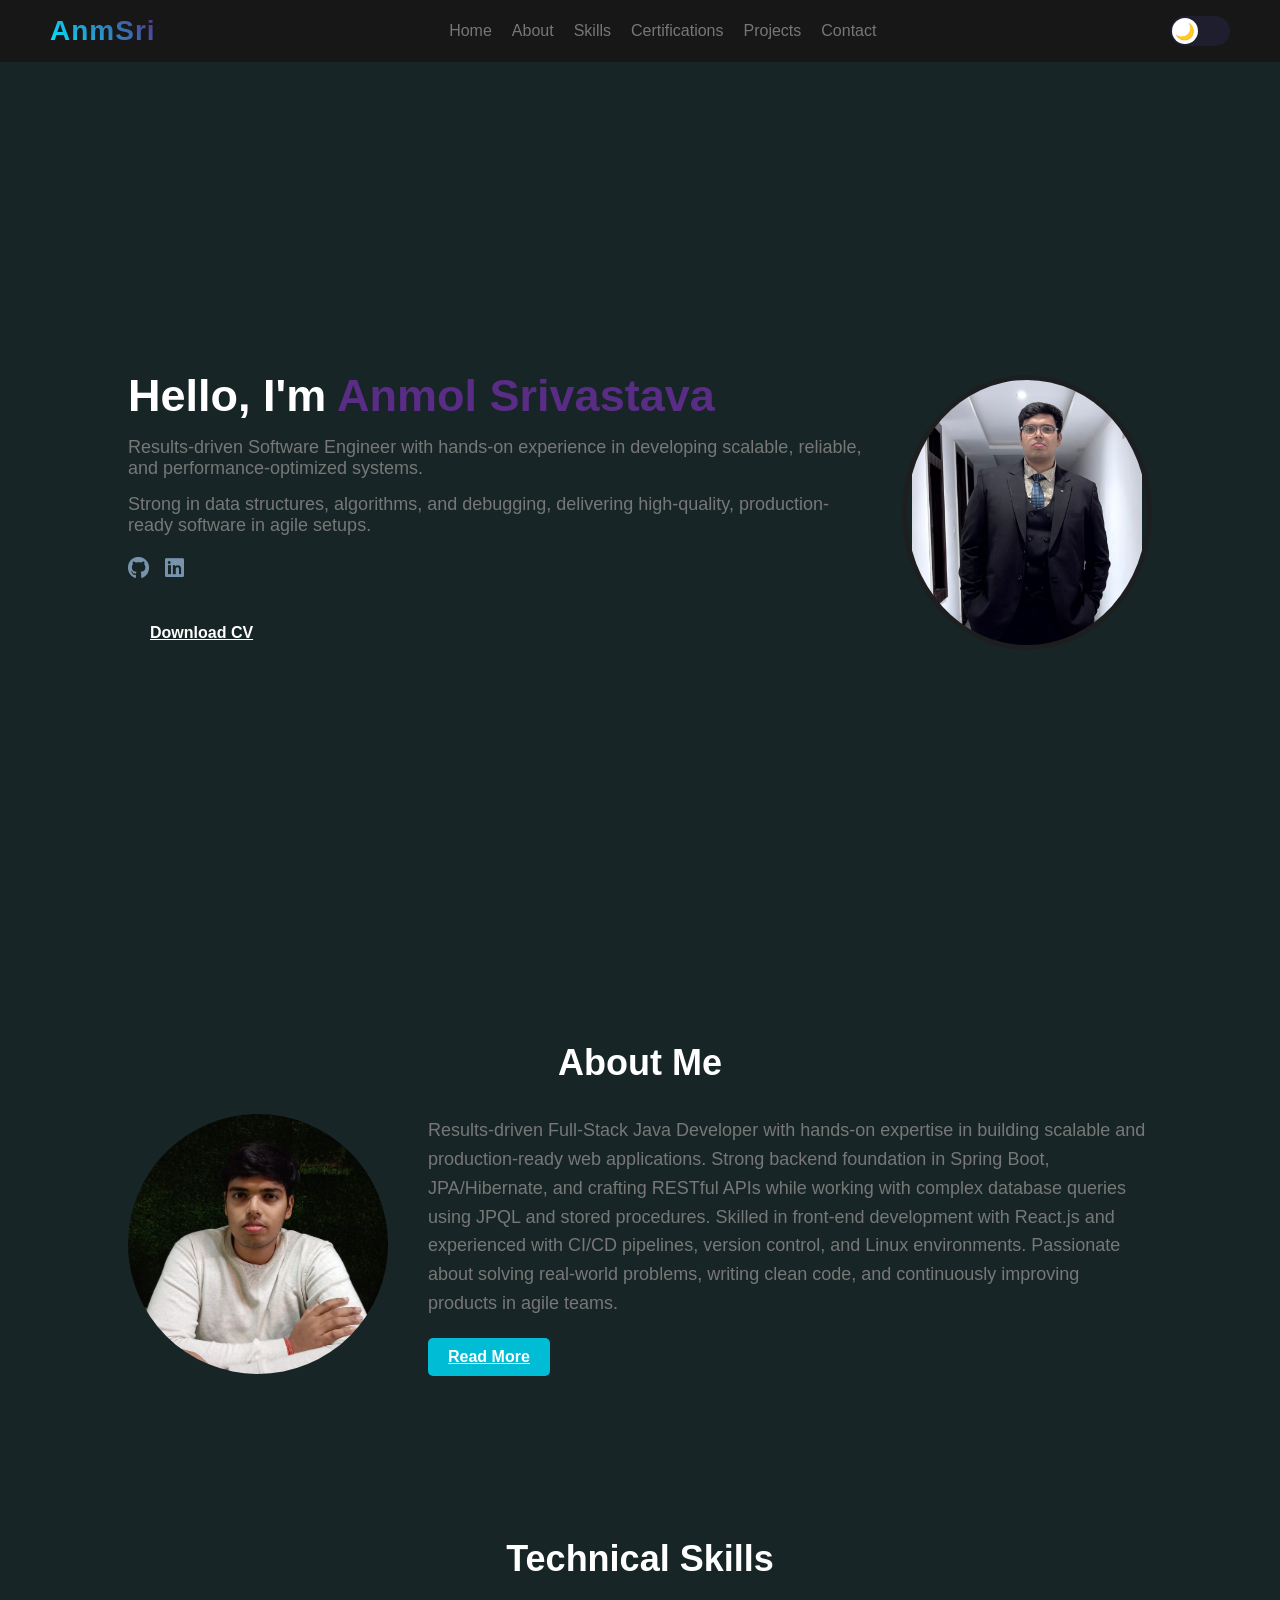
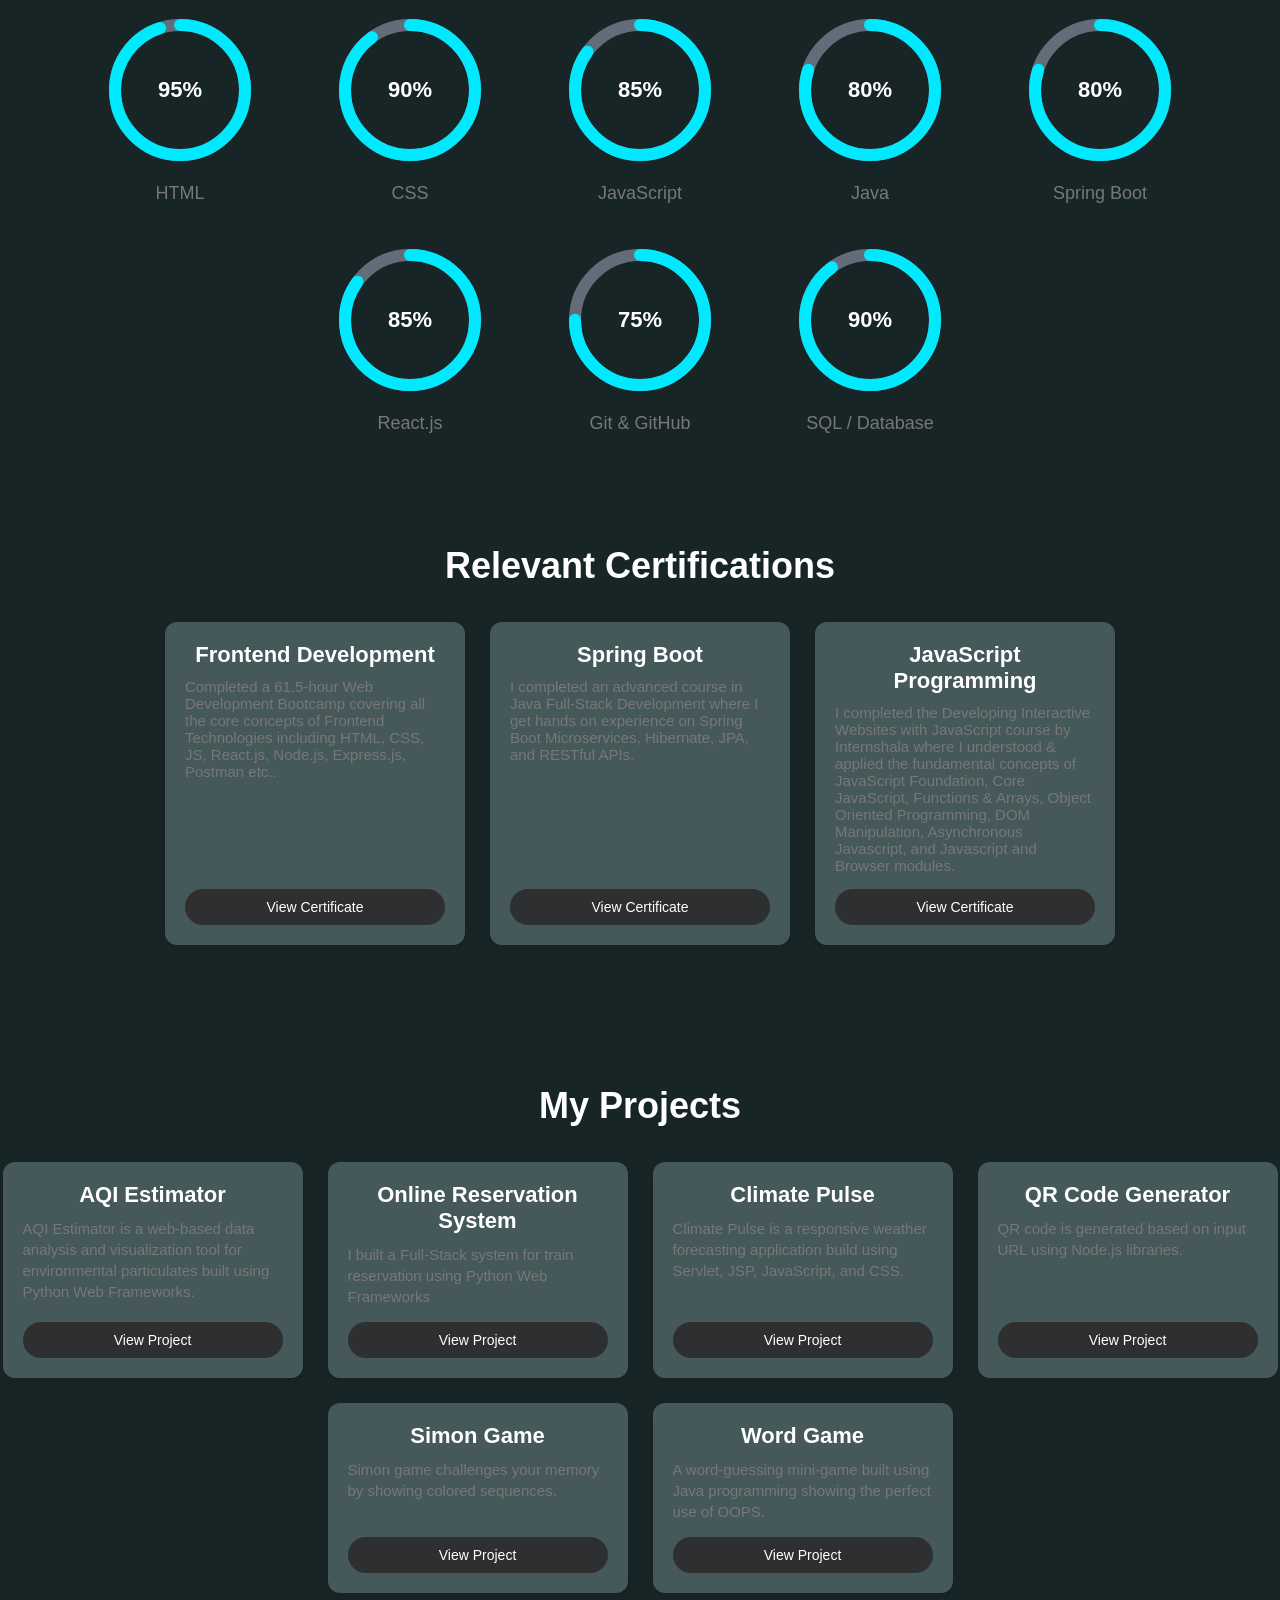
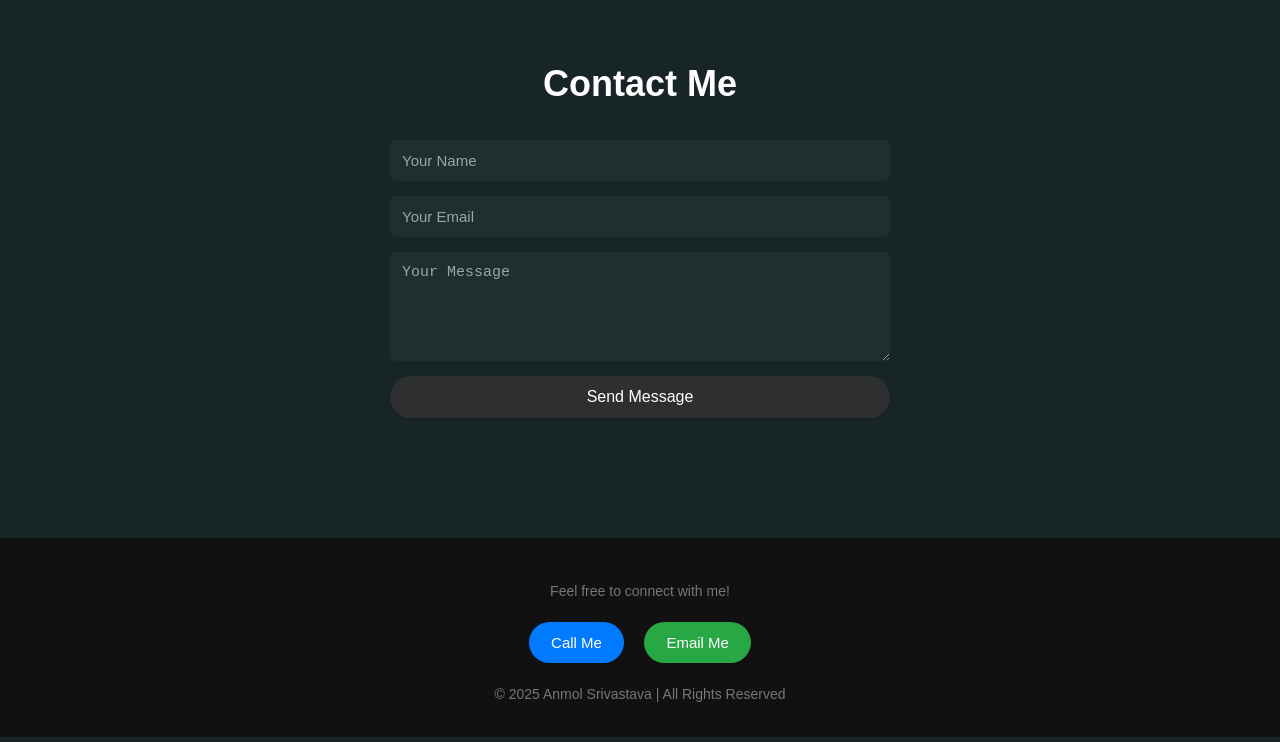
==== commit 55b1f721: "Photos changed and link updated" ====
--- a/index.html
+++ b/index.html
@@ -34,11 +34,12 @@
 
         <!-- Day/Night Toggle UI (Only UI — no JS logic, decorative switch) -->
         <label class="toggle">
-            <input type="checkbox" class="toggle-checkbox">
+            <input type="checkbox" class="toggle-checkbox" id="themeToggle">
             <div class="toggle-container">
                 <div class="knob"></div>
             </div>
         </label>
+
     </header>
     <!-- ========================= HEADER END ========================= -->
 
@@ -99,7 +100,7 @@
                 </p>
 
                 <!-- “Read More” internal link (optional scroll anchor) -->
-                <a href="#more-about" class="read-more-btn">Read More</a>
+                <a href="https://www.linkedin.com/in/anmol-srivastava-aa34a422b/" class="read-more-btn" target="_blank">Read More</a>
             </div>
         </div>
     </section>
@@ -120,7 +121,7 @@
                     <circle class="bg"></circle>
                     <circle class="progress html"></circle>
                 </svg>
-                <div class="skill-value">95%</div>
+                <div class="skill-value" data-tooltip="95%">95%</div>
                 <p>HTML</p>
             </div>
 
@@ -129,7 +130,7 @@
                     <circle class="bg"></circle>
                     <circle class="progress css"></circle>
                 </svg>
-                <div class="skill-value">90%</div>
+                <div class="skill-value" data-tooltip="90%">90%</div>
                 <p>CSS</p>
             </div>
 
@@ -138,7 +139,7 @@
                     <circle class="bg"></circle>
                     <circle class="progress js"></circle>
                 </svg>
-                <div class="skill-value">85%</div>
+                <div class="skill-value" data-tooltip="85%">85%</div>
                 <p>JavaScript</p>
             </div>
 
@@ -147,7 +148,7 @@
                     <circle class="bg"></circle>
                     <circle class="progress java"></circle>
                 </svg>
-                <div class="skill-value">80%</div>
+                <div class="skill-value" data-tooltip="80%">80%</div>
                 <p>Java</p>
             </div>
 
@@ -156,7 +157,7 @@
                     <circle class="bg"></circle>
                     <circle class="progress spring"></circle>
                 </svg>
-                <div class="skill-value">80%</div>
+                <div class="skill-value" data-tooltip="80%">80%</div>
                 <p>Spring Boot</p>
             </div>
 
@@ -165,7 +166,7 @@
                     <circle class="bg"></circle>
                     <circle class="progress react"></circle>
                 </svg>
-                <div class="skill-value">85%</div>
+                <div class="skill-value" data-tooltip="85%">85%</div>
                 <p>React.js</p>
             </div>
 
@@ -174,7 +175,7 @@
                     <circle class="bg"></circle>
                     <circle class="progress git"></circle>
                 </svg>
-                <div class="skill-value">75%</div>
+                <div class="skill-value" data-tooltip="75%">75%</div>
                 <p>Git & GitHub</p>
             </div>
 
@@ -183,7 +184,7 @@
                     <circle class="bg"></circle>
                     <circle class="progress sql"></circle>
                 </svg>
-                <div class="skill-value">90%</div>
+                <div class="skill-value" data-tooltip="90%">90%</div>
                 <p>SQL / Database</p>
             </div>
 
@@ -203,7 +204,7 @@
             <!-- Certification Card -->
             <div class="cert-card">
                 <h3>Frontend Development</h3>
-                <p>Completed a 61.5-hour Web Development Bootcamp...</p>
+                <p>Completed a 61.5-hour Web Development Bootcamp covering all the core concepts of Frontend Technologies including HTML, CSS, JS, React.js, Node.js, Express.js, Postman etc..</p>
                 <a href="https://drive.google.com/file/d/1t4aHeSahF6zDe6aB6YO3yQDGEgU7CQ1o/view?usp=sharing"
                    target="_blank" class="cert-btn">
                    View Certificate
@@ -212,7 +213,7 @@
 
             <div class="cert-card">
                 <h3>Spring Boot</h3>
-                <p>I completed an advanced course in Java Full-Stack Development...</p>
+                <p>I completed an advanced course in Java Full-Stack Development where I get hands on experience on Spring Boot Microservices, Hibernate, JPA, and RESTful APIs.</p>
                 <a href="https://drive.google.com/file/d/1-ryTHNzr58IXZLWwmrl6neBJ3VlblK-e/view?usp=sharing"
                    target="_blank" class="cert-btn">
                    View Certificate
@@ -221,8 +222,8 @@
 
             <div class="cert-card">
                 <h3>JavaScript Programming</h3>
-                <p>I completed the Mastering JavaScript Fundamentals course...</p>
-                <a href="https://drive.google.com/file/d/1vu9rI8Bfas1ueAoaVskPSNCGJVUsqJtS/view?usp=sharing"
+                <p>I completed the Developing Interactive Websites with JavaScript course by Internshala where I understood & applied the fundamental concepts of JavaScript Foundation, Core JavaScript, Functions & Arrays, Object Oriented Programming, DOM Manipulation, Asynchronous Javascript, and Javascript and Browser modules.</p>
+                <a href="https://drive.google.com/file/d/1F6eSkqVGwvSXxKHO3BCWviNTn6n7EgPp/view?usp=sharing"
                    target="_blank" class="cert-btn">
                    View Certificate
                 </a>
@@ -244,37 +245,37 @@
             <!-- Single Project Card -->
             <div class="project-card">
                 <h3>AQI Estimator</h3>
-                <p>AQI Estimator is a web-based data analysis and visualization tool...</p>
+                <p>AQI Estimator is a web-based data analysis and visualization tool for environmental particulates built using Python Web Frameworks.</p>
                 <a href="https://github.com/Anmolsri2002/AQI-Estimator" class="project-btn" target="_blank">View Project</a>
             </div>
 
             <div class="project-card">
                 <h3>Online Reservation System</h3>
-                <p>I built a backend system for train reservation using Flask...</p>
+                <p>I built a Full-Stack system for train reservation using Python Web Frameworks</p>
                 <a href="https://github.com/Anmolsri2002/Online-Reservation-System" class="project-btn" target="_blank">View Project</a>
             </div>
 
             <div class="project-card">
                 <h3>Climate Pulse</h3>
-                <p>Climate Pulse is a responsive weather forecasting application...</p>
+                <p>Climate Pulse is a responsive weather forecasting application build using Servlet, JSP, JavaScript, and CSS.</p>
                 <a href="https://github.com/Anmolsri2002/WeatherApplication" class="project-btn" target="_blank">View Project</a>
             </div>
 
             <div class="project-card">
                 <h3>QR Code Generator</h3>
-                <p>QR code is generated based on input URL using Node.js libraries...</p>
+                <p>QR code is generated based on input URL using Node.js libraries.</p>
                 <a href="https://github.com/Anmolsri2002/QR-Code-Generator" class="project-btn" target="_blank">View Project</a>
             </div>
 
             <div class="project-card">
                 <h3>Simon Game</h3>
-                <p>Simon game challenges your memory by showing colored sequences...</p>
+                <p>Simon game challenges your memory by showing colored sequences.</p>
                 <a href="https://github.com/Anmolsri2002/Simon-Game" class="project-btn" target="_blank">View Project</a>
             </div>
 
             <div class="project-card">
                 <h3>Word Game</h3>
-                <p>A word-guessing mini-game built using Java programming...</p>
+                <p>A word-guessing mini-game built using Java programming showing the perfect use of OOPS.</p>
                 <a href="https://github.com/Anmolsri2002/Word-Game" class="project-btn" target="_blank">View Project</a>
             </div>
 
@@ -321,6 +322,90 @@
 
     </footer>
     <!-- ========================= FOOTER END ========================= -->
+    <script>
+        const toggle = document.querySelector(".toggle-checkbox");
+
+        // ===== LIGHT THEME COLORS =====
+        const lightTheme = {
+            bodyBg: "#f4f6f7",
+            sectionBg: "#f4f6f7",
+            headerBg: "#ffffff",
+            cardBg: "#ffffff",
+            textDark: "#121212",
+            textLight: "#444",
+            accent: "#0077ff"
+        };
+
+        // ===== DARK THEME COLORS (YOUR ORIGINAL) =====
+        const darkTheme = {
+            bodyBg: "#182526",
+            sectionBg: "#182526",
+            headerBg: "#171717",
+            cardBg: "#45585a",
+            textDark: "#ffffff",
+            textLight: "#777",
+            accent: "#00eaff"
+        };
+
+        function applyTheme(theme) {
+            document.body.style.backgroundColor = theme.bodyBg;
+
+            document.querySelectorAll(
+                "header, .home, .about-section, .skills-section, .cert-section, .projects-section, .contact-section"
+            ).forEach(el => {
+                el.style.backgroundColor = theme.sectionBg;
+            });
+
+            document.querySelector("header").style.backgroundColor = theme.headerBg;
+
+            document.querySelectorAll(
+                ".project-card, .cert-card"
+            ).forEach(card => {
+                card.style.backgroundColor = theme.cardBg;
+            });
+
+            document.querySelectorAll(
+                "h1, h2, h3, .section-title, .heading, .contact-title"
+            ).forEach(text => {
+                text.style.color = theme.textDark;
+            });
+
+            document.querySelectorAll(
+                "p, nav ul li a"
+            ).forEach(text => {
+                text.style.color = theme.textLight;
+            });
+
+            document.querySelectorAll(
+                ".logo"
+            ).forEach(logo => {
+                logo.style.background = `linear-gradient(45deg, ${theme.accent}, #592c86)`;
+                logo.style.webkitBackgroundClip = "text";
+                logo.style.webkitTextFillColor = "transparent";
+            });
+        }
+
+        // ===== LOAD SAVED THEME =====
+        const savedTheme = localStorage.getItem("theme");
+        if (savedTheme === "light") {
+            toggle.checked = true;
+            applyTheme(lightTheme);
+        } else {
+            applyTheme(darkTheme);
+        }
+
+        // ===== TOGGLE LISTENER =====
+        toggle.addEventListener("change", () => {
+            if (toggle.checked) {
+                applyTheme(lightTheme);
+                localStorage.setItem("theme", "light");
+            } else {
+                applyTheme(darkTheme);
+                localStorage.setItem("theme", "dark");
+            }
+        });
+    </script>
+
 
 </body>
 </html>
--- a/styles.css
+++ b/styles.css
@@ -377,6 +377,43 @@
 .progress.git        { stroke-dashoffset: calc(408 - (408 * 75) / 100); }
 .progress.sql        { stroke-dashoffset: calc(408 - (408 * 90) / 100); }
 
+/* Tooltip base */
+.skill-value::after {
+  content: attr(data-tooltip);
+  position: absolute;
+  bottom: 130%;
+  left: 50%;
+  transform: translateX(-50%);
+  background: #000;
+  color: #fff;
+  padding: 8px 12px;
+  border-radius: 6px;
+  font-size: 14px;
+  white-space: nowrap;
+  opacity: 0;
+  transition: 0.3s ease;
+  box-shadow: 0 3px 8px rgba(0,0,0,0.3);
+}
+
+/* Tooltip arrow */
+.skill-value::before {
+  content: "";
+  position: absolute;
+  bottom: 115%;
+  left: 50%;
+  transform: translateX(-50%);
+  border-width: 6px;
+  border-style: solid;
+  border-color: #000 transparent transparent transparent;
+  opacity: 0;
+  transition: 0.3s ease;
+}
+
+/* Show tooltip on hover */
+.skill-value:hover::after,
+.skill-value:hover::before {
+  opacity: 1;
+}
 /* ----------------------------------------------------------
    CERTIFICATION SECTION
 -----------------------------------------------------------*/
